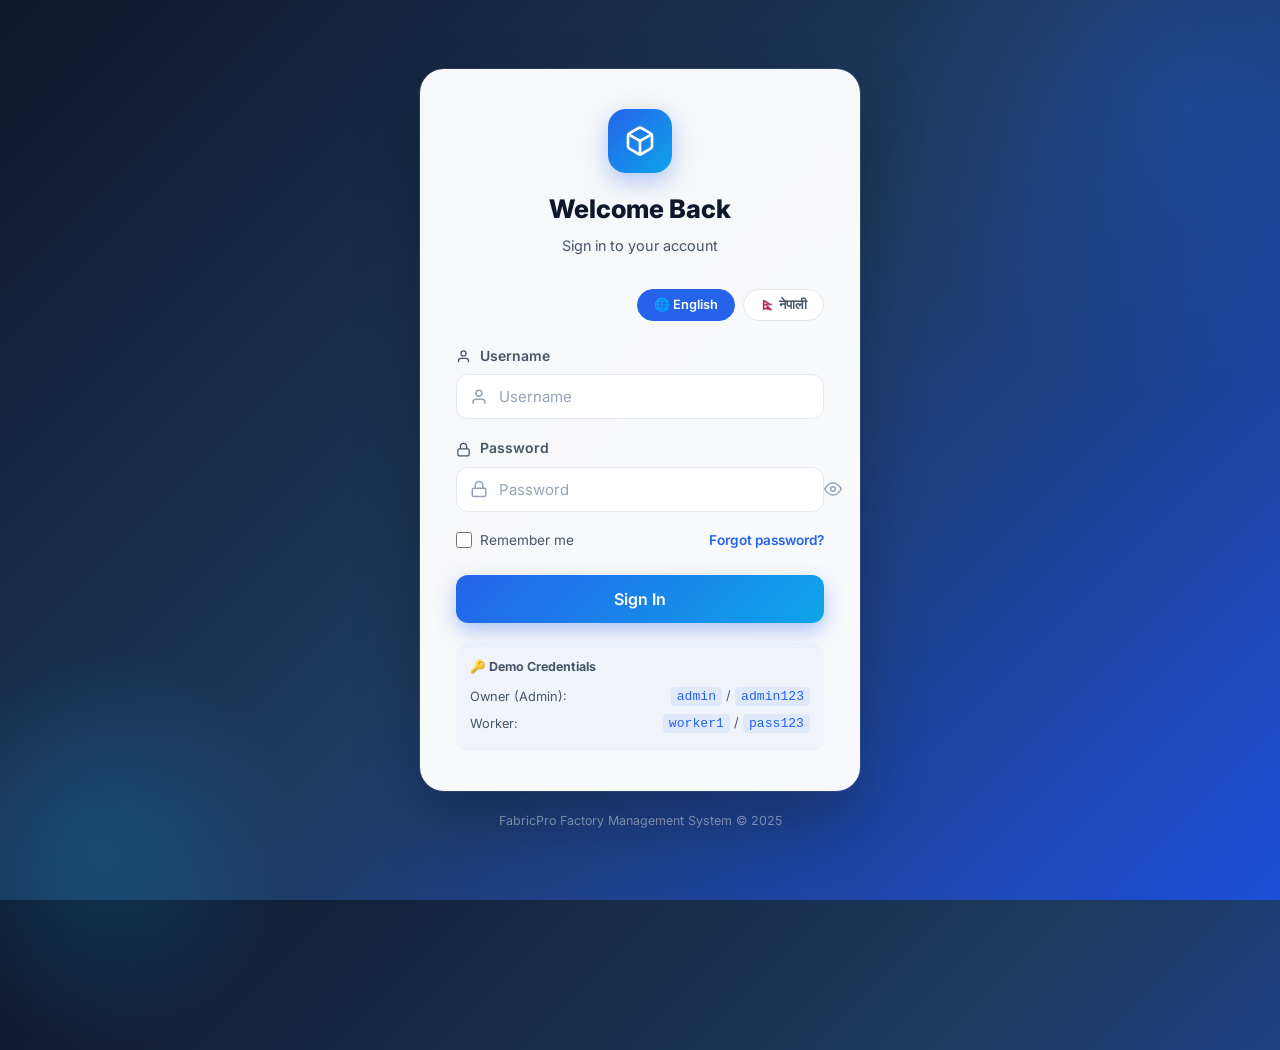
==== Frontend/dashboard-owner.html @ eca5cdae "Initial commit - FabricPro system" ====
<!DOCTYPE html>
<html lang="en">
<head>
  <meta charset="UTF-8"/>
  <meta name="viewport" content="width=device-width,initial-scale=1.0"/>
  <title>FabricPro — Owner Dashboard</title>
  <link rel="stylesheet" href="styles.css"/>
  <style>
    .sidebar-overlay { position:fixed;inset:0;background:rgba(0,0,0,.4);z-index:150;display:none; }
    .sidebar-overlay.open { display:block; }
    .stats-grid { display:grid;grid-template-columns:repeat(4,1fr);gap:16px;margin-bottom:24px; }
    .charts-grid { display:grid;grid-template-columns:2fr 1fr;gap:20px;margin-bottom:24px; }
    .bottom-grid { display:grid;grid-template-columns:1fr 1fr 1fr;gap:20px;margin-bottom:24px; }
    .role-tag { display:inline-flex;align-items:center;gap:4px;padding:3px 10px;border-radius:99px;font-size:.72rem;font-weight:600; }
    .role-sewing   { background:#EFF6FF;color:#2563EB; }
    .role-cutting  { background:#ECFDF5;color:#059669; }
    .role-finishing{ background:#FFF7ED;color:#EA580C; }
    .role-admin    { background:#F5F3FF;color:#7C3AED; }
    .chart-wrap { height:180px;display:flex;flex-direction:column; }
    .chart-bars { display:flex;align-items:flex-end;gap:6px;flex:1;padding:10px 10px 0; }
    .chart-bar { flex:1;border-radius:6px 6px 0 0; }
    .chart-labels { display:flex;gap:6px;padding:4px 10px 6px; }
    .chart-labels span { flex:1;text-align:center;font-size:.64rem;color:var(--text-muted); }
    .pay-row { display:flex;align-items:center;justify-content:space-between;padding:10px 0;border-bottom:1px solid var(--border-light); }
    .pay-row:last-child { border-bottom:none; }
    .inv-row { padding:12px 0;border-bottom:1px solid var(--border-light); }
    .inv-row:last-child { border-bottom:none; }
    .inv-top { display:flex;align-items:center;justify-content:space-between;margin-bottom:6px; }
    .assign-modal-grid { display:grid;grid-template-columns:1fr 1fr;gap:12px; }
    @media(max-width:1100px){
      .stats-grid { grid-template-columns:repeat(2,1fr); }
      .charts-grid { grid-template-columns:1fr; }
      .bottom-grid { grid-template-columns:1fr 1fr; }
    }
    @media(max-width:768px){
      .bottom-grid { grid-template-columns:1fr; }
      .stats-grid { grid-template-columns:repeat(2,1fr); }
      .app-layout { display:block; }
    }
  </style>
</head>
<body>
<div id="sidebarOverlay" class="sidebar-overlay"></div>

<!-- Sidebar -->
<div class="app-layout">
  <aside class="sidebar">
    <div class="sidebar-logo">
      <div class="sidebar-logo-icon">
        <svg viewBox="0 0 24 24" fill="none" stroke="currentColor" stroke-width="2"><path d="M21 16V8a2 2 0 0 0-1-1.73l-7-4a2 2 0 0 0-2 0l-7 4A2 2 0 0 0 3 8v8a2 2 0 0 0 1 1.73l7 4a2 2 0 0 0 2 0l7-4A2 2 0 0 0 21 16z"/><polyline points="3.27 6.96 12 12.01 20.73 6.96"/><line x1="12" y1="22.08" x2="12" y2="12"/></svg>
      </div>
      <div class="sidebar-logo-text"><span data-i18n="appName">FabricPro</span><span data-i18n="appSub">Factory Management</span></div>
    </div>
    <nav class="sidebar-nav">
      <div class="nav-section-title">Main</div>
      <div class="nav-item active" data-nav="dashboard">
        <svg viewBox="0 0 24 24" fill="none" stroke="currentColor" stroke-width="2"><rect x="3" y="3" width="7" height="7"/><rect x="14" y="3" width="7" height="7"/><rect x="14" y="14" width="7" height="7"/><rect x="3" y="14" width="7" height="7"/></svg>
        <span data-i18n="dashboard">Dashboard</span>
      </div>
      <div class="nav-item" data-nav="employees">
        <svg viewBox="0 0 24 24" fill="none" stroke="currentColor" stroke-width="2"><path d="M17 21v-2a4 4 0 0 0-4-4H5a4 4 0 0 0-4 4v2"/><circle cx="9" cy="7" r="4"/><path d="M23 21v-2a4 4 0 0 0-3-3.87"/><path d="M16 3.13a4 4 0 0 1 0 7.75"/></svg>
        <span data-i18n="employees">Employees</span>
        <span class="badge-count" id="empBadge">6</span>
      </div>
      <div class="nav-item" data-nav="orders">
        <svg viewBox="0 0 24 24" fill="none" stroke="currentColor" stroke-width="2"><path d="M14 2H6a2 2 0 0 0-2 2v16a2 2 0 0 0 2 2h12a2 2 0 0 0 2-2V8z"/><polyline points="14 2 14 8 20 8"/><line x1="16" y1="13" x2="8" y2="13"/><line x1="16" y1="17" x2="8" y2="17"/></svg>
        <span data-i18n="orders">Orders</span>
        <span class="badge-count" id="ordersBadge">5</span>
      </div>
      <div class="nav-item" data-nav="tasks">
        <svg viewBox="0 0 24 24" fill="none" stroke="currentColor" stroke-width="2"><polyline points="9 11 12 14 22 4"/><path d="M21 12v7a2 2 0 0 1-2 2H5a2 2 0 0 1-2-2V5a2 2 0 0 1 2-2h11"/></svg>
        <span data-i18n="tasks">Tasks</span>
      </div>
      <div class="nav-item" data-nav="attendance">
        <svg viewBox="0 0 24 24" fill="none" stroke="currentColor" stroke-width="2"><rect x="3" y="4" width="18" height="18" rx="2"/><line x1="16" y1="2" x2="16" y2="6"/><line x1="8" y1="2" x2="8" y2="6"/><line x1="3" y1="10" x2="21" y2="10"/></svg>
        <span data-i18n="attendance">Attendance</span>
      </div>
      <div class="nav-section-title" style="margin-top:8px">Finance</div>
      <div class="nav-item" data-nav="payments">
        <svg viewBox="0 0 24 24" fill="none" stroke="currentColor" stroke-width="2"><rect x="1" y="4" width="22" height="16" rx="2"/><line x1="1" y1="10" x2="23" y2="10"/></svg>
        <span data-i18n="payments">Payments</span>
      </div>
      <div class="nav-item" data-nav="reports">
        <svg viewBox="0 0 24 24" fill="none" stroke="currentColor" stroke-width="2"><line x1="18" y1="20" x2="18" y2="10"/><line x1="12" y1="20" x2="12" y2="4"/><line x1="6" y1="20" x2="6" y2="14"/></svg>
        <span data-i18n="reports">Reports</span>
      </div>
      <div class="nav-section-title" style="margin-top:8px">Stock & Quality</div>
      <div class="nav-item" data-nav="inventory">
        <svg viewBox="0 0 24 24" fill="none" stroke="currentColor" stroke-width="2"><path d="M21 16V8a2 2 0 0 0-1-1.73l-7-4a2 2 0 0 0-2 0l-7 4A2 2 0 0 0 3 8v8a2 2 0 0 0 1 1.73l7 4a2 2 0 0 0 2 0l7-4A2 2 0 0 0 21 16z"/></svg>
        <span data-i18n="inventory">Inventory</span>
      </div>
      <div class="nav-item" data-nav="quality">
        <svg viewBox="0 0 24 24" fill="none" stroke="currentColor" stroke-width="2"><path d="M12 2l3.09 6.26L22 9.27l-5 4.87 1.18 6.88L12 17.77l-6.18 3.25L7 14.14 2 9.27l6.91-1.01L12 2z"/></svg>
        <span data-i18n="qualityControl">Quality Control</span>
      </div>
      <div class="nav-item" data-nav="performance">
        <svg viewBox="0 0 24 24" fill="none" stroke="currentColor" stroke-width="2"><polyline points="23 6 13.5 15.5 8.5 10.5 1 18"/><polyline points="17 6 23 6 23 12"/></svg>
        <span data-i18n="performance">Performance</span>
      </div>
      <div class="nav-section-title" style="margin-top:8px">System</div>
      <div class="nav-item" data-nav="notifications">
        <svg viewBox="0 0 24 24" fill="none" stroke="currentColor" stroke-width="2"><path d="M18 8A6 6 0 0 0 6 8c0 7-3 9-3 9h18s-3-2-3-9"/><path d="M13.73 21a2 2 0 0 1-3.46 0"/></svg>
        <span data-i18n="notifications">Notifications</span>
        <span class="badge-count" id="notifBadge">3</span>
      </div>
      <div class="nav-item" data-action="settings">
        <svg viewBox="0 0 24 24" fill="none" stroke="currentColor" stroke-width="2"><circle cx="12" cy="12" r="3"/><path d="M19.4 15a1.65 1.65 0 0 0 .33 1.82l.06.06a2 2 0 0 1-2.83 2.83l-.06-.06a1.65 1.65 0 0 0-1.82-.33 1.65 1.65 0 0 0-1 1.51V21a2 2 0 0 1-4 0v-.09A1.65 1.65 0 0 0 9 19.4a1.65 1.65 0 0 0-1.82.33l-.06.06a2 2 0 0 1-2.83-2.83l.06-.06A1.65 1.65 0 0 0 4.68 15a1.65 1.65 0 0 0-1.51-1H3a2 2 0 0 1 0-4h.09A1.65 1.65 0 0 0 4.6 9a1.65 1.65 0 0 0-.33-1.82l-.06-.06a2 2 0 0 1 2.83-2.83l.06.06A1.65 1.65 0 0 0 9 4.68a1.65 1.65 0 0 0 1-1.51V3a2 2 0 0 1 4 0v.09a1.65 1.65 0 0 0 1 1.51 1.65 1.65 0 0 0 1.82-.33l.06-.06a2 2 0 0 1 2.83 2.83l-.06.06A1.65 1.65 0 0 0 19.4 9a1.65 1.65 0 0 0 1.51 1H21a2 2 0 0 1 0 4h-.09a1.65 1.65 0 0 0-1.51 1z"/></svg>
        <span data-i18n="settings">Settings</span>
      </div>
      <div class="nav-item" style="color:#EF4444" data-logout>
        <svg viewBox="0 0 24 24" fill="none" stroke="currentColor" stroke-width="2"><path d="M9 21H5a2 2 0 0 1-2-2V5a2 2 0 0 1 2-2h4"/><polyline points="16 17 21 12 16 7"/><line x1="21" y1="12" x2="9" y2="12"/></svg>
        <span data-i18n="logout">Logout</span>
      </div>
    </nav>
  </aside>

  <!-- Main Content -->
  <main class="main-content">
    <header class="topnav">
      <div class="topnav-left">
        <button class="btn-icon btn-ghost" id="sidebarToggle" style="margin-right:8px">
          <svg viewBox="0 0 24 24" fill="none" stroke="currentColor" stroke-width="2" width="22" height="22"><line x1="3" y1="12" x2="21" y2="12"/><line x1="3" y1="6" x2="21" y2="6"/><line x1="3" y1="18" x2="21" y2="18"/></svg>
        </button>
        <h2 class="topnav-title" id="pageTitle" data-i18n="dashboard">Dashboard</h2>
      </div>
      <div class="topnav-actions">
        <button class="btn-icon btn-ghost" data-modal-target="msgModal" title="Messages">
          <svg viewBox="0 0 24 24" fill="none" stroke="currentColor" stroke-width="2" width="20" height="20"><path d="M21 15a2 2 0 0 1-2 2H7l-4 4V5a2 2 0 0 1 2-2h14a2 2 0 0 1 2 2z"/></svg>
        </button>
        <button class="btn-icon btn-ghost" title="Notifications" style="position:relative;" data-nav="notifications">
          <svg viewBox="0 0 24 24" fill="none" stroke="currentColor" stroke-width="2" width="20" height="20"><path d="M18 8A6 6 0 0 0 6 8c0 7-3 9-3 9h18s-3-2-3-9"/><path d="M13.73 21a2 2 0 0 1-3.46 0"/></svg>
          <span class="badge-dot"></span>
        </button>
        <div class="user-profile-btn" data-action="settings">
          <div class="user-info">
            <div class="user-name" id="ownerName">Owner</div>
            <div class="user-role" data-i18n="admin">Admin</div>
          </div>
          <div class="avatar-placeholder avatar-sm" id="ownerAvatar" style="background:var(--primary)">RS</div>
        </div>
      </div>
    </header>

    <!-- DASHBOARD SECTION -->
    <div class="page-section" id="dashboard">
      <div class="page-body">
        <div class="welcome-box">
          <div class="welcome-text">
            <h2>Good Morning, <span id="ownerNameWelcome">Owner</span>! 👋</h2>
            <p>Here's what's happening at your factory today.</p>
          </div>
          <div class="flex gap-2">
            <button class="btn btn-secondary btn-sm" data-modal-target="msgModal">
              <svg viewBox="0 0 24 24" fill="none" stroke="currentColor" stroke-width="2"><path d="M21 15a2 2 0 0 1-2 2H7l-4 4V5a2 2 0 0 1 2-2h14a2 2 0 0 1 2 2z"/></svg>
              <span data-i18n="sendMessage">Send Message</span>
            </button>
            <button class="btn btn-primary btn-sm" data-modal-target="assignModal">
              <svg viewBox="0 0 24 24" fill="none" stroke="currentColor" stroke-width="2"><line x1="12" y1="5" x2="12" y2="19"/><line x1="5" y1="12" x2="19" y2="12"/></svg>
              <span data-i18n="assignWork">Assign Work</span>
            </button>
          </div>
        </div>

        <!-- Dashboard Widgets -->
        <div class="stats-grid">
          <div class="stat-card">
            <div class="stat-icon blue"><svg viewBox="0 0 24 24" fill="none" stroke="currentColor" stroke-width="2"><path d="M17 21v-2a4 4 0 0 0-4-4H5a4 4 0 0 0-4 4v2"/><circle cx="9" cy="7" r="4"/><path d="M23 21v-2a4 4 0 0 0-3-3.87"/><path d="M16 3.13a4 4 0 0 1 0 7.75"/></svg></div>
            <div class="stat-info"><h4 data-i18n="totalEmployees">Total Employees</h4><div class="stat-value" id="totalEmpStat">24</div></div>
          </div>
          <div class="stat-card">
            <div class="stat-icon green"><svg viewBox="0 0 24 24" fill="none" stroke="currentColor" stroke-width="2"><path d="M14 2H6a2 2 0 0 0-2 2v16a2 2 0 0 0 2 2h12a2 2 0 0 0 2-2V8z"/><polyline points="14 2 14 8 20 8"/><line x1="16" y1="13" x2="8" y2="13"/></svg></div>
            <div class="stat-info"><h4 data-i18n="ordersProgress">Orders In Progress</h4><div class="stat-value" id="totalOrdersStat">7</div></div>
          </div>
          <div class="stat-card">
            <div class="stat-icon amber"><svg viewBox="0 0 24 24" fill="none" stroke="currentColor" stroke-width="2"><polyline points="9 11 12 14 22 4"/><path d="M21 12v7a2 2 0 0 1-2 2H5a2 2 0 0 1-2-2V5a2 2 0 0 1 2-2h11"/></svg></div>
            <div class="stat-info"><h4 data-i18n="completedItems">Completed Items</h4><div class="stat-value" id="totalItemsStat">1,240</div></div>
          </div>
          <div class="stat-card">
            <div class="stat-icon indigo"><svg viewBox="0 0 24 24" fill="none" stroke="currentColor" stroke-width="2"><line x1="12" y1="1" x2="12" y2="23"/><path d="M17 5H9.5a3.5 3.5 0 0 0 0 7h5a3.5 3.5 0 0 1 0 7H6"/></svg></div>
            <div class="stat-info"><h4 data-i18n="profitCost">Profit & Cost</h4><div class="stat-value">Rs 840K</div></div>
          </div>
        </div>

        <div class="charts-grid">
          <div class="card">
            <div class="card-header"><h3 class="card-title" data-i18n="production">Production Progress</h3></div>
            <div class="chart-wrap">
              <div class="chart-bars" id="productionChart"></div>
              <div class="chart-labels" id="productionLabels"></div>
            </div>
          </div>
          <div class="card">
            <div class="card-header"><h3 class="card-title"><svg viewBox="0 0 24 24" fill="none" stroke="currentColor" stroke-width="2"><path d="M13 10V3L4 14h7v7l9-11h-7z"/></svg><span data-i18n="quickActions">Quick Actions</span></h3></div>
            <div class="quick-actions">
              <div class="quick-action" data-modal-target="assignModal">
                <div class="qa-icon" style="background:#EFF6FF;color:#2563EB"><svg width="28" height="28" viewBox="0 0 24 24" fill="none" stroke="currentColor" stroke-width="2"><path d="M16 21v-2a4 4 0 0 0-4-4H6a4 4 0 0 0-4 4v2"/><circle cx="9" cy="7" r="4"/><line x1="19" y1="8" x2="19" y2="14"/><line x1="16" y1="11" x2="22" y2="11"/></svg></div>
                <span data-i18n="assignWork">Assign Work</span>
              </div>
              <div class="quick-action" data-modal-target="msgModal">
                <div class="qa-icon" style="background:#ECFDF5;color:#059669"><svg width="28" height="28" viewBox="0 0 24 24" fill="none" stroke="currentColor" stroke-width="2"><path d="M21 15a2 2 0 0 1-2 2H7l-4 4V5a2 2 0 0 1 2-2h14a2 2 0 0 1 2 2z"/></svg></div>
                <span data-i18n="sendMessage">Send Message</span>
              </div>
              <div class="quick-action" data-nav="employees">
                <div class="qa-icon" style="background:#FFF7ED;color:#EA580C"><svg width="28" height="28" viewBox="0 0 24 24" fill="none" stroke="currentColor" stroke-width="2"><path d="M17 21v-2a4 4 0 0 0-4-4H5a4 4 0 0 0-4 4v2"/><circle cx="9" cy="7" r="4"/><path d="M23 21v-2a4 4 0 0 0-3-3.87"/></svg></div>
                <span data-i18n="addEmployee">Add Employee</span>
              </div>
              <div class="quick-action" data-nav="reports">
                <div class="qa-icon" style="background:#F5F3FF;color:#7C3AED"><svg width="28" height="28" viewBox="0 0 24 24" fill="none" stroke="currentColor" stroke-width="2"><path d="M14 2H6a2 2 0 0 0-2 2v16a2 2 0 0 0 2 2h12a2 2 0 0 0 2-2V8z"/><polyline points="14 2 14 8 20 8"/><line x1="16" y1="13" x2="8" y2="13"/></svg></div>
                <span data-i18n="viewReports">View Reports</span>
              </div>
              <div class="quick-action" data-nav="orders">
                <div class="qa-icon" style="background:#FFF1F2;color:#E11D48"><svg width="28" height="28" viewBox="0 0 24 24" fill="none" stroke="currentColor" stroke-width="2"><rect x="1" y="4" width="22" height="16" rx="2"/><line x1="1" y1="10" x2="23" y2="10"/></svg></div>
                <span data-i18n="manageOrders">Manage Orders</span>
              </div>
              <div class="quick-action" data-action="export-data">
                <div class="qa-icon" style="background:#F0FDF4;color:#16A34A"><svg width="28" height="28" viewBox="0 0 24 24" fill="none" stroke="currentColor" stroke-width="2"><path d="M21 15v4a2 2 0 0 1-2 2H5a2 2 0 0 1-2-2v-4"/><polyline points="7 10 12 15 17 10"/><line x1="12" y1="15" x2="12" y2="3"/></svg></div>
                <span data-i18n="exportData">Export Data</span>
              </div>
            </div>
          </div>
        </div>

        <div class="bottom-grid">
          <div class="card"><div class="card-header"><h3 class="card-title" data-i18n="employeeList">Employee List</h3><div class="badge badge-gray" id="onlineCount">18 Online</div></div><div class="list-wrap" id="employeeList"></div></div>
          <div class="card"><div class="card-header"><h3 class="card-title" data-i18n="pendingPayments">Pending Payments</h3></div><div class="list-wrap" id="paymentList"></div></div>
          <div class="card"><div class="card-header"><h3 class="card-title" data-i18n="inventoryStatus">Inventory Status</h3></div><div class="list-wrap" id="inventoryList"></div></div>
        </div>
      </div>
    </div>

    <!-- EMPLOYEES PAGE -->
    <div class="page-section hidden" id="employees">
      <div class="page-body">
        <div class="page-header">
          <div class="page-header-left"><h2 data-i18n="employees">Employees</h2><p>Manage your factory workforce</p></div>
          <button class="btn btn-primary btn-sm" data-modal-target="assignModal">
            <svg viewBox="0 0 24 24" fill="none" stroke="currentColor" stroke-width="2"><line x1="12" y1="5" x2="12" y2="19"/><line x1="5" y1="12" x2="19" y2="12"/></svg>
            Add Employee
          </button>
        </div>
        <div class="card"><div class="table-wrap"><table><thead><tr><th>Name</th><th>Department</th><th>Status</th><th>Pieces Today</th><th>Earnings</th><th>Action</th></tr></thead><tbody id="empTable"></tbody></table></div></div>
      </div>
    </div>

    <!-- ORDERS PAGE -->
    <div class="page-section hidden" id="orders">
      <div class="page-body">
        <div class="page-header">
          <div class="page-header-left"><h2>Orders</h2><p>Manage production orders & track stages</p></div>
          <div class="flex gap-2">
            <button class="btn btn-secondary btn-sm" data-action="export-orders"><svg viewBox="0 0 24 24" fill="none" stroke="currentColor" stroke-width="2"><path d="M21 15v4a2 2 0 0 1-2 2H5a2 2 0 0 1-2-2v-4"/><polyline points="7 10 12 15 17 10"/><line x1="12" y1="15" x2="12" y2="3"/></svg> Export CSV</button>
            <button class="btn btn-primary btn-sm" data-modal-target="newOrderModal"><svg viewBox="0 0 24 24" fill="none" stroke="currentColor" stroke-width="2"><line x1="12" y1="5" x2="12" y2="19"/><line x1="5" y1="12" x2="19" y2="12"/></svg> New Order</button>
          </div>
        </div>
        <div class="summary-row" id="orderSummary"></div>
        <div class="card"><div class="table-wrap"><table><thead><tr><th>ID</th><th>Product</th><th>Client</th><th>Qty</th><th>Deadline</th><th>Production Stages</th><th>Work Done</th><th>Status</th></tr></thead><tbody id="ordersTable"></tbody></table></div></div>
      </div>
    </div>

    <!-- TASKS PAGE -->
    <div class="page-section hidden" id="tasks">
      <div class="page-body">
        <div class="page-header">
          <div class="page-header-left"><h2>Tasks</h2><p>Assign and track worker tasks</p></div>
          <button class="btn btn-primary btn-sm" data-modal-target="assignModal"><svg viewBox="0 0 24 24" fill="none" stroke="currentColor" stroke-width="2"><line x1="12" y1="5" x2="12" y2="19"/><line x1="5" y1="12" x2="19" y2="12"/></svg> Assign Task</button>
        </div>
        <div id="smartSuggestion" style="display:none"></div>
        <div class="card"><div class="table-wrap"><table><thead><tr><th>Worker</th><th>Task</th><th>Order</th><th>Target</th><th>Done</th><th>Progress</th><th>Due</th><th>Status</th></tr></thead><tbody id="tasksTable"></tbody></table></div></div>
      </div>
    </div>

    <!-- PAYMENTS PAGE -->
    <div class="page-section hidden" id="payments">
      <div class="page-body">
        <div class="page-header">
          <div class="page-header-left"><h2>Payments</h2><p>Worker earnings & payroll management</p></div>
          <button class="btn btn-secondary btn-sm" data-action="export-payments">Export CSV</button>
        </div>
        <div class="summary-row" id="paymentSummary"></div>
        <div class="card"><div class="table-wrap"><table><thead><tr><th>Worker</th><th>Period</th><th>Pieces</th><th>Rate</th><th>Bonus</th><th>Salary</th><th>Status</th><th>Action</th></tr></thead><tbody id="paymentsTable"></tbody></table></div></div>
      </div>
    </div>

    <!-- REPORTS PAGE -->
    <div class="page-section hidden" id="reports">
      <div class="page-body">
        <div class="page-header">
          <div class="page-header-left"><h2>Reports</h2><p>Production analytics & summaries</p></div>
          <div class="flex gap-2">
            <button class="btn btn-secondary btn-sm" data-action="export-reports">Export CSV</button>
          </div>
        </div>
        <div class="stats-grid" id="reportStats"></div>
        <div class="card" style="margin-bottom:24px"><div class="card-header"><h3 class="card-title">Production Trend</h3></div><div class="chart-wrap" style="height:250px"><div class="chart-bars" id="rptProdChart"></div><div class="chart-labels" id="rptProdLabels"></div></div></div>
        <div class="card"><div class="card-header"><h3 class="card-title">Worker Efficiency</h3></div><div class="list-wrap" id="rptPerfList"></div></div>
      </div>
    </div>

    <!-- INVENTORY PAGE -->
    <div class="page-section hidden" id="inventory">
      <div class="page-body">
        <div class="page-header">
          <div class="page-header-left"><h2>Inventory</h2><p>Stock levels & material requests</p></div>
          <button class="btn btn-primary btn-sm" data-modal-target="addStockModal">Add Stock</button>
        </div>
        <div id="invAlerts"></div>
        <div class="card" style="margin-bottom:20px"><div class="card-header"><h3 class="card-title">All Materials</h3><span class="badge badge-danger" id="lowStockCount">0 Low Stock</span></div><div class="table-wrap"><table><thead><tr><th>Material</th><th>Category</th><th>Stock</th><th>Unit</th><th>Level</th><th>Status</th></tr></thead><tbody id="invTable"></tbody></table></div></div>
        <div class="card"><div class="card-header"><h3 class="card-title">Material Requests from Workers</h3></div><div class="table-wrap"><table><thead><tr><th>Worker</th><th>Material</th><th>Qty</th><th>Urgency</th><th>Date</th><th>Status</th><th>Actions</th></tr></thead><tbody id="matReqTable"></tbody></table></div></div>
      </div>
    </div>

    <!-- ATTENDANCE PAGE -->
    <div class="page-section hidden" id="attendance">
      <div class="page-body">
        <div class="page-header">
          <div class="page-header-left"><h2>Attendance</h2><p>Daily check-in/out & absence tracking</p></div>
          <button class="btn btn-secondary btn-sm" data-action="export-attendance">Export CSV</button>
        </div>
        <div class="attendance-stat-grid" id="attendanceStats"></div>
        <div class="card"><div class="table-wrap"><table><thead><tr><th>Worker</th><th>Date</th><th>Check-In</th><th>Check-Out</th><th>Hours</th><th>Status</th></tr></thead><tbody id="attendanceTable"></tbody></table></div></div>
      </div>
    </div>

    <!-- QUALITY PAGE -->
    <div class="page-section hidden" id="quality">
      <div class="page-body">
        <div class="page-header">
          <div class="page-header-left"><h2>Quality Control</h2><p>Track defective pieces & quality scores</p></div>
          <button class="btn btn-primary btn-sm" data-modal-target="qualityModal">Record Check</button>
        </div>
        <div class="summary-row" id="qualitySummary"></div>
        <div class="card"><div class="table-wrap"><table><thead><tr><th>Worker</th><th>Task</th><th>Total</th><th>Defective</th><th>Passed</th><th>Quality Score</th><th>Date</th><th>Action</th></tr></thead><tbody id="qualityTable"></tbody></table></div></div>
      </div>
    </div>

    <!-- PERFORMANCE PAGE -->
    <div class="page-section hidden" id="performance">
      <div class="page-body">
        <div class="page-header"><div class="page-header-left"><h2>Performance Leaderboard</h2><p>Top performers this month</p></div></div>
        <div class="charts-grid">
          <div class="card"><div class="card-header"><h3>Top Performers</h3></div><div class="list-wrap" id="perfLeaderboard"></div></div>
          <div class="card"><div class="card-header"><h3>Daily Efficiency (pcs/day)</h3></div><div class="chart-wrap"><div class="chart-bars" id="perfChart"></div><div class="chart-labels" id="perfLabels"></div></div></div>
        </div>
        <div class="card" style="margin-top:24px"><div class="table-wrap"><table><thead><tr><th>Rank</th><th>Worker</th><th>Department</th><th>Total Pieces</th><th>Days</th><th>Efficiency</th><th>Quality</th><th>Suggestion</th></tr></thead><tbody id="perfTable"></tbody></table></div></div>
      </div>
    </div>

    <!-- NOTIFICATIONS PAGE -->
    <div class="page-section hidden" id="notifications">
      <div class="page-body">
        <div class="page-header">
          <div class="page-header-left"><h2>Notifications</h2><p>System alerts & updates</p></div>
          <button class="btn btn-secondary btn-sm" data-action="mark-all-read">Mark All Read</button>
        </div>
        <div class="filter-tabs">
          <button class="filter-tab active" data-action="filter-notifs" data-filter="all">All</button>
          <button class="filter-tab" data-action="filter-notifs" data-filter="task">Tasks</button>
          <button class="filter-tab" data-action="filter-notifs" data-filter="payment">Payments</button>
          <button class="filter-tab" data-action="filter-notifs" data-filter="material">Materials</button>
          <button class="filter-tab" data-action="filter-notifs" data-filter="leave">Leaves</button>
        </div>
        <div class="notif-list" id="notifList"></div>
      </div>
    </div>

  </main>
</div>

<!-- Assign Work Modal -->
<div class="modal-overlay" id="assignModal">
  <div class="modal">
    <div class="modal-header"><h3>Assign WorkTask</h3><button class="btn-icon btn-ghost" data-close-modal="assignModal"><svg viewBox="0 0 24 24" fill="none" stroke="currentColor" stroke-width="2" width="20" height="20"><line x1="18" y1="6" x2="6" y2="18"/><line x1="6" y1="6" x2="18" y2="18"/></svg></button></div>
    <form id="assignForm" style="padding:16px;">
      <div class="form-group"><label class="form-label">Worker</label><select class="form-select"><option>Sita Kumari Thapa</option><option>Hari Bahadur Rai</option><option>Kamala Devi</option><option>Bikash Tamang</option></select></div>
      <div class="assign-modal-grid">
        <div class="form-group"><label class="form-label">Target Pieces</label><input type="number" class="form-input" value="50" min="1"/></div>
        <div class="form-group"><label class="form-label">Due Date</label><input type="date" class="form-input"/></div>
      </div>
      <div class="form-group"><label class="form-label">Notes</label><textarea class="form-textarea" style="min-height:70px" placeholder="Optional instructions..."></textarea></div>
      <div class="flex gap-2 justify-between">
        <button type="button" class="btn btn-secondary" data-close-modal="assignModal">Cancel</button>
        <button type="submit" class="btn btn-primary">Assign Task</button>
      </div>
    </form>
  </div>
</div>

<!-- Message Modal -->
<div class="modal-overlay" id="msgModal">
  <div class="modal">
    <div class="modal-header"><h3 data-i18n="sendMessage">Send Message</h3><button class="btn-icon btn-ghost" data-close-modal="msgModal"><svg viewBox="0 0 24 24" fill="none" stroke="currentColor" stroke-width="2" width="20" height="20"><line x1="18" y1="6" x2="6" y2="18"/><line x1="6" y1="6" x2="18" y2="18"/></svg></button></div>
    <form id="msgForm">
      <div class="form-group"><label class="form-label">To</label><select class="form-select"><option>All Workers</option><option>Sewing Team</option><option>Cutting Team</option><option>Sita Kumari Thapa</option><option>Hari Bahadur Rai</option></select></div>
      <div class="form-group"><label class="form-label">Message</label><textarea class="form-textarea" placeholder="Type your message here..." required></textarea></div>
      <div class="flex gap-2 justify-between"><button type="button" class="btn btn-secondary" data-close-modal="msgModal">Cancel</button><button type="submit" class="btn btn-primary">Send Message</button></div>
    </form>
  </div>
</div>

<!-- New Order Modal -->
<div class="modal-overlay" id="newOrderModal">
  <div class="modal">
    <div class="modal-header"><h3>New Order</h3><button class="btn-icon btn-ghost" data-close-modal="newOrderModal"><svg viewBox="0 0 24 24" fill="none" stroke="currentColor" stroke-width="2" width="20" height="20"><line x1="18" y1="6" x2="6" y2="18"/><line x1="6" y1="6" x2="18" y2="18"/></svg></button></div>
    <form id="newOrderForm">
      <div class="assign-modal-grid">
        <div class="form-group"><label class="form-label">Product Name</label><input type="text" class="form-input" placeholder="e.g. Men's Shirt" required id="no_product"/></div>
        <div class="form-group"><label class="form-label">Client</label><input type="text" class="form-input" placeholder="Client name" id="no_client"/></div>
      </div>
      <div class="assign-modal-grid">
        <div class="form-group"><label class="form-label">Quantity (pcs)</label><input type="number" class="form-input" min="1" value="100" id="no_qty"/></div>
        <div class="form-group"><label class="form-label">Deadline</label><input type="date" class="form-input" id="no_deadline"/></div>
      </div>
      <div class="flex gap-2 justify-between"><button type="button" class="btn btn-secondary" data-close-modal="newOrderModal">Cancel</button><button type="submit" class="btn btn-primary">Create Order</button></div>
    </form>
  </div>
</div>

<!-- Add Stock Modal -->
<div class="modal-overlay" id="addStockModal">
  <div class="modal">
    <div class="modal-header"><h3>Add / Update Stock</h3><button class="btn-icon btn-ghost" data-close-modal="addStockModal"><svg viewBox="0 0 24 24" fill="none" stroke="currentColor" stroke-width="2" width="20" height="20"><line x1="18" y1="6" x2="6" y2="18"/><line x1="6" y1="6" x2="18" y2="18"/></svg></button></div>
    <form id="addStockForm">
      <div class="assign-modal-grid">
        <div class="form-group"><label class="form-label">Material Name</label><input type="text" class="form-input" placeholder="e.g. Blue Thread" required id="as_name"/></div>
        <div class="form-group"><label class="form-label">Category</label><select class="form-select" id="as_cat"><option value="cloth">Cloth</option><option value="thread">Thread</option><option value="buttons">Buttons</option><option value="zipper">Zipper</option><option value="other">Other</option></select></div>
      </div>
      <div class="assign-modal-grid">
        <div class="form-group"><label class="form-label">Quantity</label><input type="number" class="form-input" min="1" value="50" id="as_qty"/></div>
        <div class="form-group"><label class="form-label">Unit</label><select class="form-select" id="as_unit"><option value="m">Meters</option><option value="rolls">Rolls</option><option value="pcs">Pieces</option></select></div>
      </div>
      <div class="flex gap-2 justify-between"><button type="button" class="btn btn-secondary" data-close-modal="addStockModal">Cancel</button><button type="submit" class="btn btn-primary">Add Stock</button></div>
    </form>
  </div>
</div>

<!-- Quality Check Modal -->
<div class="modal-overlay" id="qualityModal">
  <div class="modal">
    <div class="modal-header"><h3>Record Quality Check</h3><button class="btn-icon btn-ghost" data-close-modal="qualityModal"><svg viewBox="0 0 24 24" fill="none" stroke="currentColor" stroke-width="2" width="20" height="20"><line x1="18" y1="6" x2="6" y2="18"/><line x1="6" y1="6" x2="18" y2="18"/></svg></button></div>
    <form id="qualityForm">
      <div class="assign-modal-grid">
        <div class="form-group"><label class="form-label">Worker</label><select class="form-select" id="qf_worker"><option>Sita Kumari Thapa</option><option>Hari Bahadur Rai</option><option>Kamala Devi</option><option>Bikash Tamang</option></select></div>
        <div class="form-group"><label class="form-label">Task</label><input type="text" class="form-input" placeholder="e.g. Men's Shirt" id="qf_task"/></div>
      </div>
      <div class="assign-modal-grid">
        <div class="form-group"><label class="form-label">Total Pieces</label><input type="number" class="form-input" min="1" value="50" id="qf_total"/></div>
        <div class="form-group"><label class="form-label">Defective</label><input type="number" class="form-input" min="0" value="0" id="qf_defective"/></div>
      </div>
      <div class="flex gap-2 justify-between"><button type="button" class="btn btn-secondary" data-close-modal="qualityModal">Cancel</button><button type="submit" class="btn btn-primary">Save Record</button></div>
    </form>
  </div>
</div>

<script src="app.js"></script>
</body>
</html>
---- Frontend/styles.css ----
/* =============================================
   CLOTHING FACTORY MANAGEMENT SYSTEM
   Shared Design System
   ============================================= */

@import url('https://fonts.googleapis.com/css2?family=Inter:wght@300;400;500;600;700;800&display=swap');

/* ── CSS Variables ── */
:root {
  --primary:        #2563EB;
  --primary-light:  #EFF6FF;
  --primary-dark:   #1D4ED8;
  --accent:         #0EA5E9;
  --success:        #10B981;
  --warning:        #F59E0B;
  --danger:         #EF4444;
  --info:           #6366F1;

  --bg:             #F0F4FA;
  --surface:        #FFFFFF;
  --surface-2:      #F8FAFC;
  --border:         #E2E8F0;
  --border-light:   #F1F5F9;

  --text-primary:   #0F172A;
  --text-secondary: #475569;
  --text-muted:     #94A3B8;
  --text-on-primary:#FFFFFF;

  --sidebar-w:      260px;
  --nav-h:          64px;
  --mobile-nav-h:   68px;

  --radius-sm:      8px;
  --radius:         12px;
  --radius-lg:      16px;
  --radius-xl:      24px;
  --radius-full:    9999px;

  --shadow-sm:  0 1px 3px rgba(15,23,42,.06), 0 1px 2px rgba(15,23,42,.04);
  --shadow:     0 4px 16px rgba(15,23,42,.08);
  --shadow-lg:  0 10px 40px rgba(15,23,42,.12);
  --shadow-card:0 2px 8px rgba(37,99,235,.08);

  --transition: .2s cubic-bezier(.4,0,.2,1);
  --transition-slow: .35s cubic-bezier(.4,0,.2,1);

  --font:   'Inter', sans-serif;
}

/* ── Reset & Base ── */
*, *::before, *::after { box-sizing: border-box; margin: 0; padding: 0; }
html { scroll-behavior: smooth; }
body {
  font-family: var(--font);
  background: var(--bg);
  color: var(--text-primary);
  line-height: 1.6;
  -webkit-font-smoothing: antialiased;
  min-height: 100vh;
}
img { display: block; max-width: 100%; }
a { text-decoration: none; color: inherit; }
ul, ol { list-style: none; }
button { cursor: pointer; border: none; background: none; font-family: inherit; }
input, select, textarea { font-family: inherit; }

/* ── Typography ── */
h1 { font-size: clamp(1.5rem, 3vw, 2rem); font-weight: 800; }
h2 { font-size: clamp(1.2rem, 2.5vw, 1.5rem); font-weight: 700; }
h3 { font-size: 1.1rem; font-weight: 600; }
h4 { font-size: 1rem; font-weight: 600; }
p  { font-size: .938rem; }
small { font-size: .8rem; }

/* ── Utility ── */
.hidden { display: none !important; }
.text-center { text-align: center; }
.text-muted { color: var(--text-muted); }
.text-secondary { color: var(--text-secondary); }
.text-success { color: var(--success); }
.text-warning { color: var(--warning); }
.text-danger  { color: var(--danger); }
.text-primary { color: var(--primary); }
.flex { display: flex; }
.flex-col { flex-direction: column; }
.items-center { align-items: center; }
.justify-between { justify-content: space-between; }
.gap-1 { gap: 8px; }
.gap-2 { gap: 12px; }
.gap-3 { gap: 16px; }
.gap-4 { gap: 24px; }
.w-full { width: 100%; }
.mt-1 { margin-top: 8px; }
.mt-2 { margin-top: 12px; }
.mt-3 { margin-top: 16px; }
.mt-4 { margin-top: 24px; }
.mb-1 { margin-bottom: 8px; }
.mb-2 { margin-bottom: 12px; }
.mb-3 { margin-bottom: 16px; }
.fw-600 { font-weight: 600; }
.fw-700 { font-weight: 700; }

/* ── Buttons ── */
.btn {
  display: inline-flex;
  align-items: center;
  justify-content: center;
  gap: 8px;
  padding: 11px 22px;
  border-radius: var(--radius-full);
  font-size: .938rem;
  font-weight: 600;
  transition: all var(--transition);
  white-space: nowrap;
  user-select: none;
}
.btn svg { width: 18px; height: 18px; flex-shrink: 0; }
.btn-primary {
  background: var(--primary);
  color: #fff;
  box-shadow: 0 4px 14px rgba(37,99,235,.35);
}
.btn-primary:hover { background: var(--primary-dark); box-shadow: 0 6px 20px rgba(37,99,235,.45); transform: translateY(-1px); }
.btn-secondary {
  background: var(--surface);
  color: var(--primary);
  border: 1.5px solid var(--border);
}
.btn-secondary:hover { background: var(--primary-light); border-color: var(--primary); }
.btn-success {
  background: var(--success);
  color: #fff;
  box-shadow: 0 4px 14px rgba(16,185,129,.3);
}
.btn-success:hover { background: #059669; transform: translateY(-1px); }
.btn-warning {
  background: var(--warning);
  color: #fff;
  box-shadow: 0 4px 14px rgba(245,158,11,.3);
}
.btn-warning:hover { background: #D97706; transform: translateY(-1px); }
.btn-danger {
  background: var(--danger);
  color: #fff;
}
.btn-danger:hover { background: #DC2626; }
.btn-ghost {
  background: transparent;
  color: var(--text-secondary);
  padding: 8px 14px;
}
.btn-ghost:hover { background: var(--border-light); color: var(--text-primary); }
.btn-lg {
  padding: 14px 28px;
  font-size: 1rem;
  border-radius: var(--radius);
}
.btn-sm {
  padding: 7px 14px;
  font-size: .8125rem;
}
.btn-icon {
  width: 40px; height: 40px;
  border-radius: var(--radius);
  display: inline-flex; align-items: center; justify-content: center;
  padding: 0;
  flex-shrink: 0;
}
.btn-icon svg { width: 20px; height: 20px; }
.btn-w-full { width: 100%; justify-content: center; }

/* ── Cards ── */
.card {
  background: var(--surface);
  border-radius: var(--radius-lg);
  box-shadow: var(--shadow-sm);
  border: 1px solid var(--border-light);
  padding: 20px;
  transition: box-shadow var(--transition);
}
.card:hover { box-shadow: var(--shadow); }
.card-header {
  display: flex;
  align-items: center;
  justify-content: space-between;
  margin-bottom: 16px;
}
.card-title {
  font-size: 1rem;
  font-weight: 700;
  color: var(--text-primary);
  display: flex;
  align-items: center;
  gap: 8px;
}
.card-title svg { color: var(--primary); width: 20px; height: 20px; }

/* ── Stat Cards ── */
.stat-card {
  background: var(--surface);
  border-radius: var(--radius-lg);
  padding: 20px;
  border: 1px solid var(--border-light);
  box-shadow: var(--shadow-sm);
  display: flex;
  align-items: center;
  gap: 16px;
  transition: all var(--transition);
  cursor: default;
}
.stat-card:hover { box-shadow: var(--shadow); transform: translateY(-2px); }
.stat-icon {
  width: 52px; height: 52px;
  border-radius: var(--radius);
  display: flex; align-items: center; justify-content: center;
  flex-shrink: 0;
}
.stat-icon svg { width: 26px; height: 26px; }
.stat-icon.blue   { background: #EFF6FF; color: var(--primary); }
.stat-icon.green  { background: #ECFDF5; color: var(--success); }
.stat-icon.amber  { background: #FFFBEB; color: var(--warning); }
.stat-icon.indigo { background: #EEF2FF; color: var(--info); }
.stat-info h4 { font-size: .8125rem; color: var(--text-secondary); font-weight: 500; }
.stat-info .stat-value {
  font-size: 1.6rem;
  font-weight: 800;
  color: var(--text-primary);
  line-height: 1.2;
}
.stat-info .stat-sub {
  font-size: .75rem;
  color: var(--text-muted);
  margin-top: 2px;
}

/* ── Badges / Status Pills ── */
.badge {
  display: inline-flex;
  align-items: center;
  gap: 4px;
  padding: 3px 10px;
  border-radius: var(--radius-full);
  font-size: .75rem;
  font-weight: 600;
}
.badge-success  { background:#ECFDF5; color:var(--success); }
.badge-warning  { background:#FFFBEB; color:var(--warning); }
.badge-danger   { background:#FEF2F2; color:var(--danger);  }
.badge-primary  { background:#EFF6FF; color:var(--primary); }
.badge-info     { background:#EEF2FF; color:var(--info);    }
.badge-gray     { background:var(--border-light); color:var(--text-secondary); }

/* ── Forms ── */
.form-group { margin-bottom: 18px; }
.form-label {
  display: block;
  font-size: .875rem;
  font-weight: 600;
  color: var(--text-secondary);
  margin-bottom: 7px;
}
.form-label svg { display: inline; width: 15px; height: 15px; vertical-align: middle; margin-right: 5px; }
.form-input, .form-select, .form-textarea {
  width: 100%;
  padding: 12px 16px;
  border: 1.5px solid var(--border);
  border-radius: var(--radius);
  font-size: .938rem;
  color: var(--text-primary);
  background: var(--surface);
  transition: all var(--transition);
  outline: none;
}
.form-input:focus, .form-select:focus, .form-textarea:focus {
  border-color: var(--primary);
  box-shadow: 0 0 0 3px rgba(37,99,235,.12);
}
.form-input::placeholder { color: var(--text-muted); }
.form-select { appearance: none; background-image: url("data:image/svg+xml,%3Csvg xmlns='http://www.w3.org/2000/svg' viewBox='0 0 24 24' fill='none' stroke='%2394A3B8' stroke-width='2'%3E%3Cpath d='m6 9 6 6 6-6'/%3E%3C/svg%3E"); background-repeat: no-repeat; background-position: right 12px center; background-size: 18px; padding-right: 40px; }
.form-textarea { resize: vertical; min-height: 100px; }
.input-icon-wrap { position: relative; }
.input-icon-wrap svg { position: absolute; left: 14px; top: 50%; transform: translateY(-50%); width: 18px; height: 18px; color: var(--text-muted); pointer-events: none; }
.input-icon-wrap .form-input { padding-left: 42px; }
.form-hint { font-size: .78rem; color: var(--text-muted); margin-top: 5px; }

/* ── Toggle / Switch ── */
.toggle-wrap { display: flex; align-items: center; gap: 10px; }
.toggle-input { display: none; }
.toggle-track {
  width: 48px; height: 26px;
  background: var(--border);
  border-radius: var(--radius-full);
  position: relative;
  cursor: pointer;
  transition: background var(--transition);
}
.toggle-input:checked + .toggle-track { background: var(--primary); }
.toggle-track::after {
  content: '';
  position: absolute;
  width: 20px; height: 20px;
  background: #fff;
  border-radius: 50%;
  top: 3px; left: 3px;
  transition: transform var(--transition);
  box-shadow: 0 2px 4px rgba(0,0,0,.15);
}
.toggle-input:checked + .toggle-track::after { transform: translateX(22px); }

/* ── Progress Bar ── */
.progress-bar {
  width: 100%;
  height: 8px;
  background: var(--border-light);
  border-radius: var(--radius-full);
  overflow: hidden;
}
.progress-bar-fill {
  height: 100%;
  border-radius: var(--radius-full);
  transition: width var(--transition-slow);
}
.progress-bar-fill.blue   { background: var(--primary); }
.progress-bar-fill.green  { background: var(--success); }
.progress-bar-fill.amber  { background: var(--warning); }

/* ── Avatar ── */
.avatar {
  border-radius: 50%;
  object-fit: cover;
  flex-shrink: 0;
}
.avatar-placeholder {
  display: flex; align-items: center; justify-content: center;
  border-radius: 50%;
  font-weight: 700;
  color: #fff;
  flex-shrink: 0;
  font-size: .85rem;
}
.avatar-sm { width: 32px; height: 32px; font-size: .75rem; }
.avatar-md { width: 40px; height: 40px; }
.avatar-lg { width: 48px; height: 48px; font-size: 1rem; }
.avatar-xl { width: 64px; height: 64px; font-size: 1.25rem; }

/* ── List Item (employee, task, etc.) ── */
.list-item {
  display: flex;
  align-items: center;
  gap: 12px;
  padding: 12px 0;
  border-bottom: 1px solid var(--border-light);
  transition: background var(--transition);
}
.list-item:last-child { border-bottom: none; }
.list-item:hover { background: var(--bg); border-radius: var(--radius); padding: 12px 10px; margin: 0 -10px; }
.list-item-info { flex: 1; min-width: 0; }
.list-item-info h4 { font-size: .9rem; font-weight: 600; white-space: nowrap; overflow: hidden; text-overflow: ellipsis; }
.list-item-info p  { font-size: .8rem; color: var(--text-secondary); }

/* ── Notification Item ── */
.notif-item {
  display: flex;
  align-items: flex-start;
  gap: 12px;
  padding: 12px;
  border-radius: var(--radius);
  border: 1px solid var(--border-light);
  background: var(--surface);
  margin-bottom: 10px;
  transition: box-shadow var(--transition);
}
.notif-item:hover { box-shadow: var(--shadow-sm); }
.notif-dot {
  width: 10px; height: 10px;
  border-radius: 50%;
  margin-top: 5px;
  flex-shrink: 0;
}
.notif-dot.blue  { background: var(--primary); }
.notif-dot.green { background: var(--success); }
.notif-dot.amber { background: var(--warning); }
.notif-dot.red   { background: var(--danger); }

/* ── Modal ── */
.modal-overlay {
  position: fixed; inset: 0;
  background: rgba(15,23,42,.45);
  backdrop-filter: blur(4px);
  display: flex; align-items: center; justify-content: center;
  z-index: 1000;
  opacity: 0; pointer-events: none;
  transition: opacity var(--transition);
}
.modal-overlay.open { opacity: 1; pointer-events: all; }
.modal {
  background: var(--surface);
  border-radius: var(--radius-xl);
  padding: 28px;
  width: 90%;
  max-width: 460px;
  box-shadow: var(--shadow-lg);
  transform: translateY(20px) scale(.97);
  transition: transform var(--transition);
}
.modal-overlay.open .modal { transform: translateY(0) scale(1); }
.modal-header { display: flex; align-items: center; justify-content: space-between; margin-bottom: 20px; }

/* ── Tables ── */
.table-wrap { overflow-x: auto; }
table { width: 100%; border-collapse: collapse; }
th { 
  background: var(--bg); 
  padding: 10px 14px; 
  font-size: .8rem; 
  font-weight: 600; 
  color: var(--text-secondary);
  text-align: left;
  white-space: nowrap;
}
td { padding: 11px 14px; font-size: .9rem; border-bottom: 1px solid var(--border-light); }
tr:last-child td { border-bottom: none; }
tr:hover td { background: var(--bg); }

/* ── Sidebar (Desktop) ── */
.sidebar {
  position: fixed;
  left: 0; top: 0; bottom: 0;
  width: var(--sidebar-w);
  background: var(--surface);
  border-right: 1px solid var(--border);
  display: flex;
  flex-direction: column;
  z-index: 200;
  transition: transform var(--transition);
}
.sidebar-logo {
  display: flex;
  align-items: center;
  gap: 12px;
  padding: 20px 20px 16px;
  border-bottom: 1px solid var(--border-light);
}
.sidebar-logo-icon {
  width: 40px; height: 40px;
  background: var(--primary);
  border-radius: var(--radius);
  display: flex; align-items: center; justify-content: center;
}
.sidebar-logo-icon svg { color: #fff; width: 22px; height: 22px; }
.sidebar-logo-text { font-size: .95rem; font-weight: 700; color: var(--text-primary); line-height: 1.2; }
.sidebar-logo-text span { display: block; font-size: .72rem; font-weight: 500; color: var(--text-muted); }
.sidebar-nav { flex: 1; overflow-y: auto; padding: 12px 12px; }
.nav-section-title {
  font-size: .7rem;
  font-weight: 700;
  text-transform: uppercase;
  letter-spacing: .08em;
  color: var(--text-muted);
  padding: 10px 8px 6px;
}
.nav-item {
  display: flex;
  align-items: center;
  gap: 10px;
  padding: 10px 12px;
  border-radius: var(--radius);
  color: var(--text-secondary);
  font-size: .9rem;
  font-weight: 500;
  cursor: pointer;
  transition: all var(--transition);
  margin-bottom: 2px;
  user-select: none;
}
.nav-item svg { width: 20px; height: 20px; flex-shrink: 0; }
.nav-item:hover { background: var(--primary-light); color: var(--primary); }
.nav-item.active { background: var(--primary); color: #fff; box-shadow: 0 4px 14px rgba(37,99,235,.3); }
.nav-item .badge-count {
  margin-left: auto;
  background: var(--primary);
  color: #fff;
  font-size: .7rem;
  padding: 2px 7px;
  border-radius: var(--radius-full);
  font-weight: 700;
}
.nav-item.active .badge-count { background: rgba(255,255,255,.3); }
.sidebar-footer {
  padding: 12px;
  border-top: 1px solid var(--border-light);
}
.sidebar-user {
  display: flex;
  align-items: center;
  gap: 10px;
  padding: 10px;
  border-radius: var(--radius);
  cursor: pointer;
  transition: background var(--transition);
}
.sidebar-user:hover { background: var(--bg); }
.sidebar-user-info { flex: 1; min-width: 0; }
.sidebar-user-info h4 { font-size: .875rem; font-weight: 600; white-space: nowrap; overflow: hidden; text-overflow: ellipsis; }
.sidebar-user-info p { font-size: .75rem; color: var(--text-muted); }

/* ── Top Nav ── */
.topnav {
  position: sticky;
  top: 0;
  z-index: 100;
  background: rgba(255,255,255,.9);
  backdrop-filter: blur(12px);
  border-bottom: 1px solid var(--border-light);
  height: var(--nav-h);
  display: flex;
  align-items: center;
  justify-content: space-between;
  padding: 0 24px;
  gap: 16px;
}
.topnav-title { font-size: 1.05rem; font-weight: 700; }
.topnav-actions { display: flex; align-items: center; gap: 8px; }

/* ── Main Content Layout ── */
.app-layout {
  display: grid;
  grid-template-columns: var(--sidebar-w) 1fr;
  min-height: 100vh;
}
.main-content {
  grid-column: 2;
  overflow-x: hidden;
}
.page-body {
  padding: 24px;
  max-width: 1400px;
}

/* ── Bottom Mobile Nav ── */
.bottom-nav {
  position: fixed;
  bottom: 0; left: 0; right: 0;
  height: var(--mobile-nav-h);
  background: var(--surface);
  border-top: 1px solid var(--border);
  display: flex;
  z-index: 200;
  box-shadow: 0 -4px 20px rgba(15,23,42,.08);
}
.bottom-nav-item {
  flex: 1;
  display: flex;
  flex-direction: column;
  align-items: center;
  justify-content: center;
  gap: 4px;
  color: var(--text-muted);
  font-size: .7rem;
  font-weight: 500;
  cursor: pointer;
  transition: color var(--transition);
  padding: 8px 4px;
}
.bottom-nav-item svg { width: 22px; height: 22px; }
.bottom-nav-item.active { color: var(--primary); }
.bottom-nav-item.active svg { stroke: var(--primary); }

/* ── Mobile Header ── */
.mobile-header {
  position: sticky; top: 0; z-index: 100;
  background: var(--surface);
  border-bottom: 1px solid var(--border-light);
  padding: 0 16px;
  height: 60px;
  display: flex;
  align-items: center;
  justify-content: space-between;
  box-shadow: var(--shadow-sm);
}

/* ── Worker Task Cards ── */
.task-card {
  background: var(--surface);
  border-radius: var(--radius-lg);
  padding: 18px;
  border: 1px solid var(--border-light);
  box-shadow: var(--shadow-sm);
  margin-bottom: 12px;
  transition: all var(--transition);
}
.task-card:hover { box-shadow: var(--shadow); }
.task-card-header { display: flex; align-items: center; justify-content: space-between; margin-bottom: 10px; }
.task-card-title { font-size: 1rem; font-weight: 700; }
.task-card-meta { display: flex; gap: 16px; margin-bottom: 12px; }
.task-card-meta-item { display: flex; align-items: center; gap: 5px; font-size: .82rem; color: var(--text-secondary); }
.task-card-meta-item svg { width: 15px; height: 15px; color: var(--text-muted); }

/* ── Earnings Card ── */
.earnings-card {
  background: linear-gradient(135deg, var(--primary) 0%, #7C3AED 100%);
  border-radius: var(--radius-xl);
  padding: 24px;
  color: #fff;
  margin-bottom: 20px;
}
.earnings-card h3 { font-size: .875rem; opacity: .8; margin-bottom: 4px; }
.earnings-card .amount { font-size: 2.2rem; font-weight: 800; }
.earnings-card .period { font-size: .8rem; opacity: .7; }
.earnings-mini-grid { display: grid; grid-template-columns: 1fr 1fr; gap: 12px; margin-top: 16px; }
.earnings-mini { background: rgba(255,255,255,.15); border-radius: var(--radius); padding: 10px; }
.earnings-mini h4 { font-size: .72rem; opacity: .75; }
.earnings-mini p { font-size: 1.1rem; font-weight: 700; }

/* ── Section Grid ── */
.grid-2 { display: grid; grid-template-columns: repeat(2, 1fr); gap: 20px; }
.grid-3 { display: grid; grid-template-columns: repeat(3, 1fr); gap: 20px; }
.grid-4 { display: grid; grid-template-columns: repeat(4, 1fr); gap: 20px; }
.grid-auto { display: grid; grid-template-columns: repeat(auto-fill, minmax(220px,1fr)); gap: 16px; }

/* ── Chart Placeholder ── */
.chart-area {
  width: 100%;
  border-radius: var(--radius);
  background: var(--bg);
  position: relative;
  overflow: hidden;
}
.chart-bars {
  display: flex;
  align-items: flex-end;
  gap: 8px;
  height: 100%;
  padding: 20px 16px 0;
}
.chart-bar {
  flex: 1;
  border-radius: 6px 6px 0 0;
  position: relative;
  transition: opacity var(--transition);
}
.chart-bar:hover { opacity: .8; }
.chart-labels {
  display: flex;
  gap: 8px;
  padding: 6px 16px 8px;
}
.chart-labels span { flex: 1; text-align: center; font-size: .68rem; color: var(--text-muted); font-weight: 500; }

/* ── Alert Banner ── */
.alert {
  display: flex;
  align-items: center;
  gap: 10px;
  padding: 12px 16px;
  border-radius: var(--radius);
  font-size: .88rem;
  margin-bottom: 16px;
}
.alert svg { width: 18px; height: 18px; flex-shrink: 0; }
.alert-warning { background: #FFFBEB; color: #92400E; border: 1px solid #FDE68A; }
.alert-danger  { background: #FEF2F2; color: #991B1B; border: 1px solid #FECACA; }
.alert-info    { background: #EFF6FF; color: #1E40AF; border: 1px solid #BFDBFE; }

/* ── Language Badge ── */
.lang-btn {
  display: inline-flex;
  align-items: center;
  gap: 6px;
  padding: 7px 16px;
  border-radius: var(--radius-full);
  border: 1.5px solid var(--border);
  font-size: .8rem;
  font-weight: 600;
  background: var(--surface);
  color: var(--text-secondary);
  cursor: pointer;
  transition: all var(--transition);
}
.lang-btn:hover { border-color: var(--primary); color: var(--primary); }
.lang-btn.active { background: var(--primary); color: #fff; border-color: var(--primary); }

/* ── Divider ── */
.divider { border: none; border-top: 1px solid var(--border-light); margin: 20px 0; }

/* ── Page header ── */
.page-header {
  display: flex;
  align-items: center;
  justify-content: space-between;
  margin-bottom: 24px;
  flex-wrap: wrap;
  gap: 12px;
}
.page-header-left h2 { margin-bottom: 2px; }
.page-header-left p { color: var(--text-secondary); font-size: .88rem; }

/* ── Quick Action Buttons ── */
.quick-actions {
  display: grid;
  grid-template-columns: repeat(auto-fill, minmax(140px, 1fr));
  gap: 12px;
}
.quick-action {
  display: flex;
  flex-direction: column;
  align-items: center;
  justify-content: center;
  gap: 10px;
  padding: 18px 12px;
  background: var(--surface);
  border: 1.5px solid var(--border-light);
  border-radius: var(--radius-lg);
  cursor: pointer;
  transition: all var(--transition);
  text-align: center;
  color: var(--text-secondary);
  font-size: .82rem;
  font-weight: 600;
}
.quick-action:hover { border-color: var(--primary); color: var(--primary); background: var(--primary-light); transform: translateY(-2px); box-shadow: var(--shadow); }
.quick-action svg { width: 28px; height: 28px; }
.qa-icon {
  width: 52px; height: 52px;
  border-radius: var(--radius);
  display: flex; align-items: center; justify-content: center;
}

/* ── Inventory Row ── */
.inventory-row { padding: 14px 0; border-bottom: 1px solid var(--border-light); }
.inventory-row:last-child { border-bottom: none; }
.inventory-row-top { display: flex; align-items: center; justify-content: space-between; margin-bottom: 8px; }
.inventory-name { font-weight: 600; font-size: .9rem; }
.inventory-qty { font-size: .82rem; color: var(--text-secondary); }

/* ── Upload Zone ── */
.upload-zone {
  border: 2px dashed var(--border);
  border-radius: var(--radius-lg);
  padding: 30px;
  text-align: center;
  cursor: pointer;
  transition: all var(--transition);
  color: var(--text-muted);
}
.upload-zone:hover { border-color: var(--primary); background: var(--primary-light); color: var(--primary); }
.upload-zone svg { width: 40px; height: 40px; margin: 0 auto 10px; }

/* ── Profile Section ── */
.profile-card {
  display: flex;
  align-items: center;
  gap: 16px;
  padding: 20px;
  background: var(--surface);
  border-radius: var(--radius-lg);
  border: 1px solid var(--border-light);
}
.profile-details h3 { font-size: 1.05rem; font-weight: 700; }
.profile-details p { font-size: .85rem; color: var(--text-secondary); }

/* ── Scroll ── */
::-webkit-scrollbar { width: 6px; height: 6px; }
::-webkit-scrollbar-track { background: transparent; }
::-webkit-scrollbar-thumb { background: var(--border); border-radius: 3px; }
::-webkit-scrollbar-thumb:hover { background: var(--text-muted); }

/* ===================== RESPONSIVE ===================== */
@media (max-width: 1024px) {
  .grid-4 { grid-template-columns: repeat(2, 1fr); }
  .grid-3 { grid-template-columns: repeat(2, 1fr); }
}

@media (max-width: 768px) {
  .app-layout { grid-template-columns: 1fr; }
  .main-content { grid-column: 1; }
  .sidebar { transform: translateX(-100%); }
  .sidebar.open { transform: translateX(0); box-shadow: var(--shadow-lg); }
  .grid-2, .grid-3, .grid-4 { grid-template-columns: 1fr; }
  .page-body { padding: 16px; padding-bottom: 90px; }
  .topnav { padding: 0 16px; }
}

@media (max-width: 480px) {
  .quick-actions { grid-template-columns: repeat(2, 1fr); }
  .earnings-mini-grid { grid-template-columns: 1fr 1fr; }
}

/* ── Stage Pipeline ── */
.stage-pipeline {
  display: flex;
  align-items: center;
  gap: 0;
  font-size: .72rem;
  font-weight: 600;
  white-space: nowrap;
}
.stage-step {
  display: flex;
  align-items: center;
  gap: 4px;
  padding: 4px 10px;
  border-radius: var(--radius-full);
  background: var(--border-light);
  color: var(--text-muted);
  position: relative;
  z-index: 1;
}
.stage-step.active {
  background: var(--primary);
  color: #fff;
  box-shadow: 0 2px 8px rgba(37,99,235,.3);
}
.stage-step.done {
  background: #ECFDF5;
  color: var(--success);
}
.stage-arrow {
  width: 16px;
  height: 2px;
  background: var(--border);
  flex-shrink: 0;
}
.stage-arrow.done { background: var(--success); }

/* ── Rank Badge ── */
.rank-badge {
  display: inline-flex;
  align-items: center;
  justify-content: center;
  width: 28px; height: 28px;
  border-radius: 50%;
  font-size: .8rem;
  font-weight: 800;
  flex-shrink: 0;
}
.rank-1 { background: linear-gradient(135deg,#FFD700,#FFA500); color: #7C3000; }
.rank-2 { background: linear-gradient(135deg,#C0C0C0,#A8A8A8); color: #3D3D3D; }
.rank-3 { background: linear-gradient(135deg,#CD7F32,#A0522D); color: #3D1A00; }
.rank-other { background: var(--bg); color: var(--text-secondary); border: 1px solid var(--border); }

/* ── Quality Score ── */
.quality-score {
  display: inline-flex;
  align-items: center;
  gap: 4px;
  padding: 3px 10px;
  border-radius: var(--radius-full);
  font-size: .75rem;
  font-weight: 700;
}
.qs-high   { background: #ECFDF5; color: var(--success); }
.qs-medium { background: #FFFBEB; color: var(--warning); }
.qs-low    { background: #FEF2F2; color: var(--danger);  }

/* ── Delay / At Risk Badge ── */
.delay-badge {
  display: inline-flex;
  align-items: center;
  gap: 4px;
  padding: 3px 10px;
  border-radius: var(--radius-full);
  font-size: .72rem;
  font-weight: 700;
  background: #FEF2F2;
  color: var(--danger);
  animation: pulse-danger 2s infinite;
}
@keyframes pulse-danger {
  0%,100% { box-shadow: 0 0 0 0 rgba(239,68,68,.25); }
  50%      { box-shadow: 0 0 0 4px rgba(239,68,68,0); }
}
.ontrack-badge {
  display: inline-flex;
  align-items: center;
  gap: 4px;
  padding: 3px 10px;
  border-radius: var(--radius-full);
  font-size: .72rem;
  font-weight: 700;
  background: #ECFDF5;
  color: var(--success);
}

/* ── Notification Type Dots ── */
.notif-type-task     .notif-dot { background: var(--primary); }
.notif-type-payment  .notif-dot { background: var(--success); }
.notif-type-leave    .notif-dot { background: var(--warning); }
.notif-type-material .notif-dot { background: var(--danger);  }

.notif-type-icon {
  width: 36px; height: 36px;
  border-radius: 50%;
  display: flex; align-items: center; justify-content: center;
  flex-shrink: 0;
}
.nti-task     { background: #EFF6FF; color: var(--primary); }
.nti-payment  { background: #ECFDF5; color: var(--success); }
.nti-leave    { background: #FFFBEB; color: var(--warning); }
.nti-material { background: #FEF2F2; color: var(--danger);  }

/* ── Attendance Grid ── */
.attendance-stat-grid {
  display: grid;
  grid-template-columns: repeat(3, 1fr);
  gap: 12px;
  margin-bottom: 20px;
}
.attendance-stat {
  background: var(--bg);
  border-radius: var(--radius);
  padding: 14px;
  text-align: center;
}
.attendance-stat .as-val { font-size: 1.5rem; font-weight: 800; color: var(--text-primary); }
.attendance-stat .as-lbl { font-size: .72rem; color: var(--text-muted); font-weight: 500; }

/* ── Check-in status ── */
.checkin-btn {
  display: inline-flex;
  align-items: center;
  gap: 6px;
  padding: 6px 14px;
  border-radius: var(--radius-full);
  font-size: .8rem;
  font-weight: 700;
  cursor: pointer;
  border: none;
  transition: all var(--transition);
}
.checkin-btn.present { background: #ECFDF5; color: var(--success); }
.checkin-btn.absent  { background: #FEF2F2; color: var(--danger);  }
.checkin-btn.checkout{ background: var(--primary); color: #fff; box-shadow: 0 2px 8px rgba(37,99,235,.3); }

/* ── Performance Card ── */
.perf-row {
  display: flex;
  align-items: center;
  gap: 14px;
  padding: 12px 0;
  border-bottom: 1px solid var(--border-light);
  transition: background var(--transition);
}
.perf-row:last-child { border-bottom: none; }
.perf-row:hover { background: var(--bg); padding: 12px 8px; margin: 0 -8px; border-radius: var(--radius); }
.perf-row-info { flex: 1; min-width: 0; }
.perf-row-info h4 { font-size: .88rem; font-weight: 600; }
.perf-row-info p { font-size: .77rem; color: var(--text-secondary); }
.perf-eff { text-align: right; }
.perf-eff .val { font-size: 1.1rem; font-weight: 800; color: var(--primary); }
.perf-eff .lbl { font-size: .68rem; color: var(--text-muted); }

/* ── Worker Attendance Card (Worker Dashboard) ── */
.attend-card {
  background: var(--surface);
  border-radius: var(--radius-lg);
  border: 1.5px solid var(--border-light);
  padding: 16px;
  margin-bottom: 16px;
  display: flex;
  align-items: center;
  justify-content: space-between;
  gap: 12px;
  box-shadow: var(--shadow-sm);
}
.attend-card-info h4 { font-size: .95rem; font-weight: 700; margin-bottom: 2px; }
.attend-card-info p  { font-size: .8rem; color: var(--text-secondary); }
.attend-card-btn {
  flex-shrink: 0;
  padding: 10px 20px;
  border-radius: var(--radius-full);
  font-weight: 700;
  font-size: .88rem;
  border: none;
  cursor: pointer;
  transition: all var(--transition);
}
.attend-card-btn.check-in  { background: var(--primary); color: #fff; box-shadow: 0 4px 12px rgba(37,99,235,.3); }
.attend-card-btn.check-out { background: #FFFBEB; color: var(--warning); border: 1.5px solid #FDE68A; }
.attend-card-btn.done      { background: #ECFDF5; color: var(--success); pointer-events: none; }

/* ── Payment History Row ── */
.ph-row {
  padding: 10px 0;
  border-bottom: 1px solid var(--border-light);
  display: flex;
  align-items: center;
  justify-content: space-between;
  gap: 8px;
}
.ph-row:last-child { border-bottom: none; }
.ph-period { font-size: .8rem; color: var(--text-secondary); }
.ph-amount { font-size: .95rem; font-weight: 700; color: var(--text-primary); }
.ph-status {
  font-size: .72rem;
  font-weight: 700;
  padding: 3px 10px;
  border-radius: var(--radius-full);
}
.ph-paid    { background: #ECFDF5; color: var(--success); }
.ph-pending { background: #FFFBEB; color: var(--warning); }

/* ── Section filter tabs ── */
.filter-tabs {
  display: flex;
  gap: 6px;
  margin-bottom: 16px;
  flex-wrap: wrap;
}
.filter-tab {
  padding: 6px 16px;
  border-radius: var(--radius-full);
  font-size: .8rem;
  font-weight: 600;
  background: var(--surface);
  border: 1.5px solid var(--border);
  color: var(--text-secondary);
  cursor: pointer;
  transition: all var(--transition);
}
.filter-tab.active { background: var(--primary); color: #fff; border-color: var(--primary); }
.filter-tab:hover:not(.active) { border-color: var(--primary); color: var(--primary); }

/* ── Info summary row ── */
.summary-row {
  display: flex;
  gap: 16px;
  flex-wrap: wrap;
  margin-bottom: 20px;
}
.summary-chip {
  display: flex;
  align-items: center;
  gap: 6px;
  padding: 8px 16px;
  border-radius: var(--radius-full);
  background: var(--bg);
  font-size: .82rem;
  font-weight: 600;
  color: var(--text-secondary);
}
.summary-chip .val { color: var(--text-primary); font-weight: 800; }
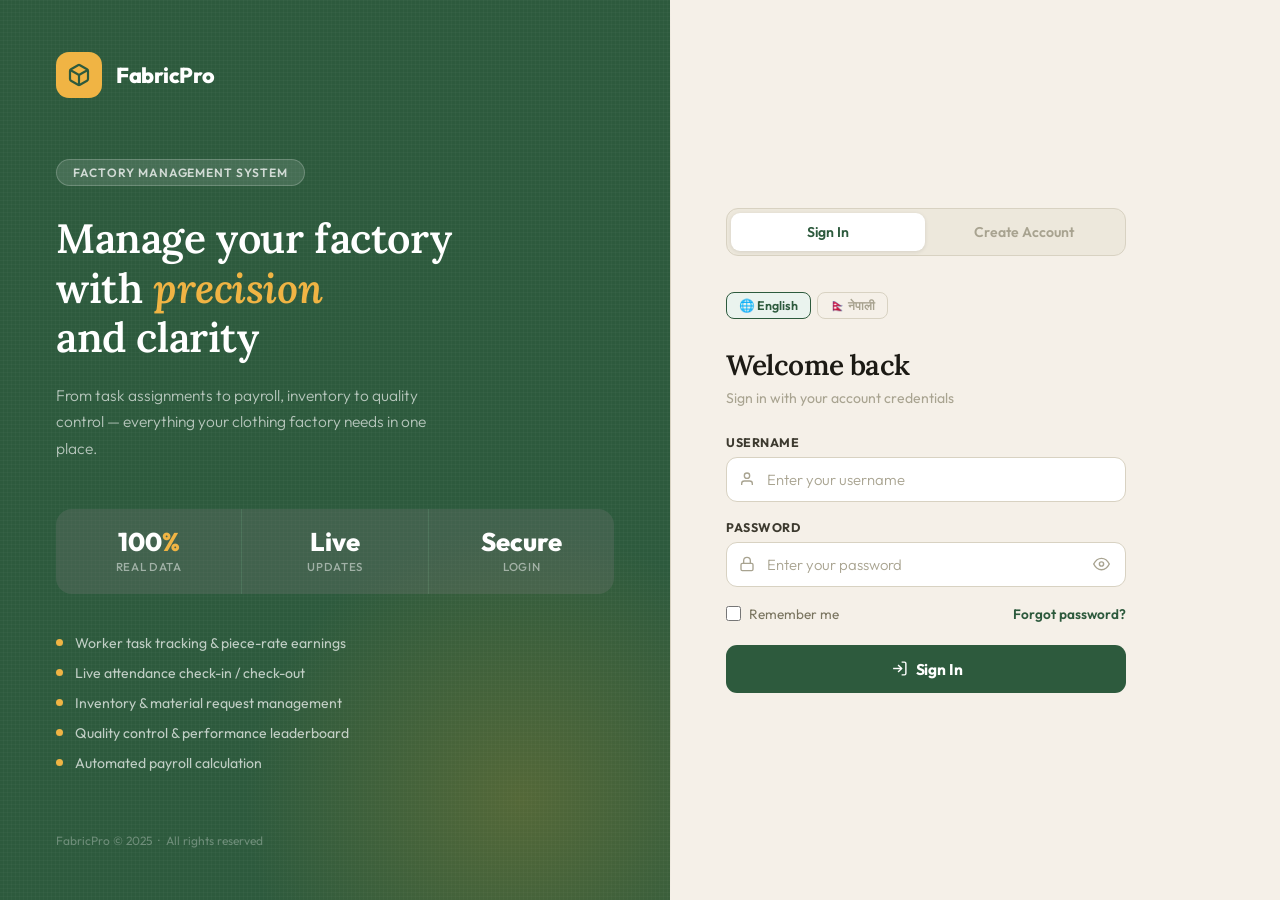
==== commit 1ebd5e57: "redesign" ====
--- a/Frontend/dashboard-owner.html
+++ b/Frontend/dashboard-owner.html
@@ -6,36 +6,44 @@
   <title>FabricPro — Owner Dashboard</title>
   <link rel="stylesheet" href="styles.css"/>
   <style>
-    .sidebar-overlay { position:fixed;inset:0;background:rgba(0,0,0,.4);z-index:150;display:none; }
-    .sidebar-overlay.open { display:block; }
-    .stats-grid { display:grid;grid-template-columns:repeat(4,1fr);gap:16px;margin-bottom:24px; }
-    .charts-grid { display:grid;grid-template-columns:2fr 1fr;gap:20px;margin-bottom:24px; }
-    .bottom-grid { display:grid;grid-template-columns:1fr 1fr 1fr;gap:20px;margin-bottom:24px; }
-    .role-tag { display:inline-flex;align-items:center;gap:4px;padding:3px 10px;border-radius:99px;font-size:.72rem;font-weight:600; }
-    .role-sewing   { background:#EFF6FF;color:#2563EB; }
-    .role-cutting  { background:#ECFDF5;color:#059669; }
-    .role-finishing{ background:#FFF7ED;color:#EA580C; }
-    .role-admin    { background:#F5F3FF;color:#7C3AED; }
-    .chart-wrap { height:180px;display:flex;flex-direction:column; }
-    .chart-bars { display:flex;align-items:flex-end;gap:6px;flex:1;padding:10px 10px 0; }
-    .chart-bar { flex:1;border-radius:6px 6px 0 0; }
-    .chart-labels { display:flex;gap:6px;padding:4px 10px 6px; }
-    .chart-labels span { flex:1;text-align:center;font-size:.64rem;color:var(--text-muted); }
-    .pay-row { display:flex;align-items:center;justify-content:space-between;padding:10px 0;border-bottom:1px solid var(--border-light); }
+    /* ── Dashboard-specific layout ── */
+    .stats-grid { display:grid; grid-template-columns:repeat(4,1fr); gap:16px; margin-bottom:24px; }
+    .charts-grid { display:grid; grid-template-columns:2fr 1fr; gap:20px; margin-bottom:24px; }
+    .bottom-grid { display:grid; grid-template-columns:1fr 1fr 1fr; gap:20px; margin-bottom:24px; }
+    .assign-modal-grid { display:grid; grid-template-columns:1fr 1fr; gap:14px; }
+
+    /* Chart inside cards */
+    .chart-wrap { height:195px; display:flex; flex-direction:column; }
+    .chart-bars { display:flex; align-items:flex-end; gap:5px; flex:1; padding:10px 10px 0; }
+    .chart-bar  { flex:1; border-radius:8px 8px 0 0; cursor:pointer; transition:opacity .2s; }
+    .chart-bar:hover { opacity:.75; }
+    .chart-labels { display:flex; gap:5px; padding:5px 10px 8px; }
+    .chart-labels span { flex:1; text-align:center; font-size:.62rem; color:var(--text-muted); font-weight:600; }
+
+    /* Payment & Inventory rows */
+    .pay-row { display:flex; align-items:center; justify-content:space-between; padding:11px 0; border-bottom:1px solid var(--border-light); }
     .pay-row:last-child { border-bottom:none; }
-    .inv-row { padding:12px 0;border-bottom:1px solid var(--border-light); }
+    .pay-worker { display:flex; align-items:center; gap:10px; }
+    .pay-worker-info h4 { font-size:.875rem; font-weight:600; }
+    .pay-worker-info p  { font-size:.75rem; color:var(--text-secondary); }
+    .pay-amount { font-size:.95rem; font-weight:800; color:var(--text-primary); }
+
+    .inv-row { padding:13px 0; border-bottom:1px solid var(--border-light); }
     .inv-row:last-child { border-bottom:none; }
-    .inv-top { display:flex;align-items:center;justify-content:space-between;margin-bottom:6px; }
-    .assign-modal-grid { display:grid;grid-template-columns:1fr 1fr;gap:12px; }
+    .inv-top { display:flex; align-items:center; justify-content:space-between; margin-bottom:7px; }
+    .inv-name { font-weight:700; font-size:.875rem; }
+    .inv-qty  { font-size:.8rem; color:var(--text-secondary); font-weight:500; }
+
+    /* Responsive */
     @media(max-width:1100px){
       .stats-grid { grid-template-columns:repeat(2,1fr); }
       .charts-grid { grid-template-columns:1fr; }
       .bottom-grid { grid-template-columns:1fr 1fr; }
     }
     @media(max-width:768px){
-      .bottom-grid { grid-template-columns:1fr; }
-      .stats-grid { grid-template-columns:repeat(2,1fr); }
-      .app-layout { display:block; }
+      .bottom-grid  { grid-template-columns:1fr; }
+      .stats-grid   { grid-template-columns:repeat(2,1fr); }
+      .app-layout   { display:block; }
     }
   </style>
 </head>
--- a/Frontend/styles.css
+++ b/Frontend/styles.css
@@ -1,51 +1,65 @@
 /* =============================================
-   CLOTHING FACTORY MANAGEMENT SYSTEM
-   Shared Design System
+   FABRICPRO — Premium Design System v2
    ============================================= */
 
-@import url('https://fonts.googleapis.com/css2?family=Inter:wght@300;400;500;600;700;800&display=swap');
+@import url('https://fonts.googleapis.com/css2?family=Inter:wght@300;400;500;600;700;800;900&family=Plus+Jakarta+Sans:wght@400;500;600;700;800&display=swap');
 
 /* ── CSS Variables ── */
 :root {
-  --primary:        #2563EB;
-  --primary-light:  #EFF6FF;
-  --primary-dark:   #1D4ED8;
-  --accent:         #0EA5E9;
+  /* Brand */
+  --primary:        #4F46E5;
+  --primary-light:  #EEF2FF;
+  --primary-dark:   #3730A3;
+  --primary-glow:   rgba(79,70,229,.25);
+  --accent:         #06B6D4;
+  --accent-2:       #8B5CF6;
   --success:        #10B981;
   --warning:        #F59E0B;
   --danger:         #EF4444;
   --info:           #6366F1;
 
-  --bg:             #F0F4FA;
+  /* Surfaces */
+  --bg:             #F1F5FB;
   --surface:        #FFFFFF;
   --surface-2:      #F8FAFC;
+  --surface-3:      #F0F4FF;
+  --glass:          rgba(255,255,255,0.7);
+  --glass-border:   rgba(255,255,255,0.5);
   --border:         #E2E8F0;
   --border-light:   #F1F5F9;
 
+  /* Text */
   --text-primary:   #0F172A;
   --text-secondary: #475569;
   --text-muted:     #94A3B8;
   --text-on-primary:#FFFFFF;
 
-  --sidebar-w:      260px;
-  --nav-h:          64px;
-  --mobile-nav-h:   68px;
-
+  /* Layout */
+  --sidebar-w:      270px;
+  --nav-h:          68px;
+  --mobile-nav-h:   70px;
+
+  /* Radius */
   --radius-sm:      8px;
   --radius:         12px;
-  --radius-lg:      16px;
+  --radius-lg:      18px;
   --radius-xl:      24px;
+  --radius-2xl:     32px;
   --radius-full:    9999px;
 
-  --shadow-sm:  0 1px 3px rgba(15,23,42,.06), 0 1px 2px rgba(15,23,42,.04);
-  --shadow:     0 4px 16px rgba(15,23,42,.08);
-  --shadow-lg:  0 10px 40px rgba(15,23,42,.12);
-  --shadow-card:0 2px 8px rgba(37,99,235,.08);
-
-  --transition: .2s cubic-bezier(.4,0,.2,1);
-  --transition-slow: .35s cubic-bezier(.4,0,.2,1);
-
-  --font:   'Inter', sans-serif;
+  /* Shadows */
+  --shadow-sm:   0 1px 3px rgba(15,23,42,.06), 0 1px 2px rgba(15,23,42,.04);
+  --shadow:      0 4px 20px rgba(15,23,42,.08), 0 1px 3px rgba(15,23,42,.04);
+  --shadow-lg:   0 20px 60px rgba(15,23,42,.15), 0 4px 16px rgba(15,23,42,.06);
+  --shadow-card: 0 2px 12px rgba(79,70,229,.08);
+  --shadow-glow: 0 8px 32px rgba(79,70,229,.25);
+
+  /* Animation */
+  --transition:      .2s cubic-bezier(.4,0,.2,1);
+  --transition-slow: .4s cubic-bezier(.4,0,.2,1);
+  --spring:          .35s cubic-bezier(.34,1.56,.64,1);
+
+  --font:   'Plus Jakarta Sans', 'Inter', sans-serif;
 }
 
 /* ── Reset & Base ── */
@@ -57,6 +71,7 @@
   color: var(--text-primary);
   line-height: 1.6;
   -webkit-font-smoothing: antialiased;
+  -moz-osx-font-smoothing: grayscale;
   min-height: 100vh;
 }
 img { display: block; max-width: 100%; }
@@ -66,10 +81,10 @@
 input, select, textarea { font-family: inherit; }
 
 /* ── Typography ── */
-h1 { font-size: clamp(1.5rem, 3vw, 2rem); font-weight: 800; }
-h2 { font-size: clamp(1.2rem, 2.5vw, 1.5rem); font-weight: 700; }
-h3 { font-size: 1.1rem; font-weight: 600; }
-h4 { font-size: 1rem; font-weight: 600; }
+h1 { font-size: clamp(1.5rem, 3vw, 2.1rem); font-weight: 800; letter-spacing: -.02em; }
+h2 { font-size: clamp(1.15rem, 2.5vw, 1.5rem); font-weight: 700; letter-spacing: -.01em; }
+h3 { font-size: 1.05rem; font-weight: 700; }
+h4 { font-size: .95rem; font-weight: 600; }
 p  { font-size: .938rem; }
 small { font-size: .8rem; }
 
@@ -109,65 +124,63 @@
   gap: 8px;
   padding: 11px 22px;
   border-radius: var(--radius-full);
-  font-size: .938rem;
+  font-size: .9rem;
   font-weight: 600;
   transition: all var(--transition);
   white-space: nowrap;
   user-select: none;
-}
-.btn svg { width: 18px; height: 18px; flex-shrink: 0; }
+  letter-spacing: -.01em;
+}
+.btn svg { width: 17px; height: 17px; flex-shrink: 0; }
 .btn-primary {
-  background: var(--primary);
+  background: linear-gradient(135deg, var(--primary), var(--accent-2));
   color: #fff;
-  box-shadow: 0 4px 14px rgba(37,99,235,.35);
-}
-.btn-primary:hover { background: var(--primary-dark); box-shadow: 0 6px 20px rgba(37,99,235,.45); transform: translateY(-1px); }
+  box-shadow: 0 4px 16px rgba(79,70,229,.35);
+}
+.btn-primary:hover { transform: translateY(-2px); box-shadow: 0 8px 24px rgba(79,70,229,.45); }
+.btn-primary:active { transform: translateY(0); }
 .btn-secondary {
   background: var(--surface);
-  color: var(--primary);
+  color: var(--text-secondary);
   border: 1.5px solid var(--border);
-}
-.btn-secondary:hover { background: var(--primary-light); border-color: var(--primary); }
+  box-shadow: var(--shadow-sm);
+}
+.btn-secondary:hover { border-color: var(--primary); color: var(--primary); background: var(--primary-light); transform: translateY(-1px); }
 .btn-success {
-  background: var(--success);
+  background: linear-gradient(135deg, var(--success), #059669);
   color: #fff;
-  box-shadow: 0 4px 14px rgba(16,185,129,.3);
-}
-.btn-success:hover { background: #059669; transform: translateY(-1px); }
+  box-shadow: 0 4px 14px rgba(16,185,129,.35);
+}
+.btn-success:hover { transform: translateY(-2px); box-shadow: 0 8px 20px rgba(16,185,129,.45); }
 .btn-warning {
-  background: var(--warning);
+  background: linear-gradient(135deg, var(--warning), #D97706);
   color: #fff;
   box-shadow: 0 4px 14px rgba(245,158,11,.3);
 }
-.btn-warning:hover { background: #D97706; transform: translateY(-1px); }
+.btn-warning:hover { transform: translateY(-2px); }
 .btn-danger {
-  background: var(--danger);
+  background: linear-gradient(135deg, var(--danger), #DC2626);
   color: #fff;
-}
-.btn-danger:hover { background: #DC2626; }
+  box-shadow: 0 4px 12px rgba(239,68,68,.3);
+}
+.btn-danger:hover { transform: translateY(-1px); }
 .btn-ghost {
   background: transparent;
   color: var(--text-secondary);
   padding: 8px 14px;
 }
-.btn-ghost:hover { background: var(--border-light); color: var(--text-primary); }
-.btn-lg {
-  padding: 14px 28px;
-  font-size: 1rem;
-  border-radius: var(--radius);
-}
-.btn-sm {
-  padding: 7px 14px;
-  font-size: .8125rem;
-}
+.btn-ghost:hover { background: var(--border-light); color: var(--text-primary); border-radius: var(--radius); }
+.btn-lg { padding: 14px 28px; font-size: 1rem; }
+.btn-sm { padding: 7px 16px; font-size: .8125rem; }
 .btn-icon {
   width: 40px; height: 40px;
   border-radius: var(--radius);
   display: inline-flex; align-items: center; justify-content: center;
-  padding: 0;
-  flex-shrink: 0;
-}
-.btn-icon svg { width: 20px; height: 20px; }
+  padding: 0; flex-shrink: 0;
+  transition: all var(--transition);
+}
+.btn-icon svg { width: 19px; height: 19px; }
+.btn-icon.btn-ghost:hover { background: var(--border-light); transform: scale(1.05); }
 .btn-w-full { width: 100%; justify-content: center; }
 
 /* ── Cards ── */
@@ -177,24 +190,26 @@
   box-shadow: var(--shadow-sm);
   border: 1px solid var(--border-light);
   padding: 20px;
-  transition: box-shadow var(--transition);
+  transition: box-shadow var(--transition), transform var(--transition);
 }
 .card:hover { box-shadow: var(--shadow); }
 .card-header {
   display: flex;
   align-items: center;
   justify-content: space-between;
-  margin-bottom: 16px;
+  margin-bottom: 18px;
+  padding-bottom: 14px;
+  border-bottom: 1px solid var(--border-light);
 }
 .card-title {
-  font-size: 1rem;
+  font-size: .98rem;
   font-weight: 700;
   color: var(--text-primary);
   display: flex;
   align-items: center;
   gap: 8px;
 }
-.card-title svg { color: var(--primary); width: 20px; height: 20px; }
+.card-title svg { color: var(--primary); width: 19px; height: 19px; }
 
 /* ── Stat Cards ── */
 .stat-card {
@@ -208,30 +223,45 @@
   gap: 16px;
   transition: all var(--transition);
   cursor: default;
-}
-.stat-card:hover { box-shadow: var(--shadow); transform: translateY(-2px); }
+  position: relative;
+  overflow: hidden;
+}
+.stat-card::before {
+  content: '';
+  position: absolute;
+  top: 0; left: 0; right: 0;
+  height: 3px;
+  background: linear-gradient(90deg, var(--primary), var(--accent));
+  opacity: 0;
+  transition: opacity var(--transition);
+}
+.stat-card:hover { box-shadow: var(--shadow); transform: translateY(-3px); }
+.stat-card:hover::before { opacity: 1; }
 .stat-icon {
-  width: 52px; height: 52px;
+  width: 54px; height: 54px;
   border-radius: var(--radius);
   display: flex; align-items: center; justify-content: center;
   flex-shrink: 0;
 }
 .stat-icon svg { width: 26px; height: 26px; }
-.stat-icon.blue   { background: #EFF6FF; color: var(--primary); }
-.stat-icon.green  { background: #ECFDF5; color: var(--success); }
-.stat-icon.amber  { background: #FFFBEB; color: var(--warning); }
-.stat-icon.indigo { background: #EEF2FF; color: var(--info); }
-.stat-info h4 { font-size: .8125rem; color: var(--text-secondary); font-weight: 500; }
+.stat-icon.blue   { background: linear-gradient(135deg, #EEF2FF, #E0E7FF); color: var(--primary); }
+.stat-icon.green  { background: linear-gradient(135deg, #ECFDF5, #D1FAE5); color: var(--success); }
+.stat-icon.amber  { background: linear-gradient(135deg, #FFFBEB, #FEF3C7); color: var(--warning); }
+.stat-icon.indigo { background: linear-gradient(135deg, #EEF2FF, #E0E7FF); color: var(--info); }
+.stat-icon.cyan   { background: linear-gradient(135deg, #ECFEFF, #CFFAFE); color: var(--accent); }
+.stat-icon.rose   { background: linear-gradient(135deg, #FFF1F2, #FFE4E6); color: #E11D48; }
+.stat-info h4 { font-size: .78rem; color: var(--text-muted); font-weight: 600; text-transform: uppercase; letter-spacing: .05em; margin-bottom: 4px; }
 .stat-info .stat-value {
-  font-size: 1.6rem;
+  font-size: 1.7rem;
   font-weight: 800;
   color: var(--text-primary);
-  line-height: 1.2;
+  line-height: 1.1;
+  letter-spacing: -.03em;
 }
 .stat-info .stat-sub {
-  font-size: .75rem;
+  font-size: .73rem;
   color: var(--text-muted);
-  margin-top: 2px;
+  margin-top: 3px;
 }
 
 /* ── Badges / Status Pills ── */
@@ -241,32 +271,34 @@
   gap: 4px;
   padding: 3px 10px;
   border-radius: var(--radius-full);
-  font-size: .75rem;
-  font-weight: 600;
-}
-.badge-success  { background:#ECFDF5; color:var(--success); }
-.badge-warning  { background:#FFFBEB; color:var(--warning); }
-.badge-danger   { background:#FEF2F2; color:var(--danger);  }
-.badge-primary  { background:#EFF6FF; color:var(--primary); }
-.badge-info     { background:#EEF2FF; color:var(--info);    }
+  font-size: .72rem;
+  font-weight: 700;
+  letter-spacing: .02em;
+}
+.badge-success  { background:#ECFDF5; color:#059669; }
+.badge-warning  { background:#FFFBEB; color:#D97706; }
+.badge-danger   { background:#FEF2F2; color:#DC2626; }
+.badge-primary  { background:#EEF2FF; color:var(--primary); }
+.badge-info     { background:#EEF2FF; color:var(--info); }
 .badge-gray     { background:var(--border-light); color:var(--text-secondary); }
 
 /* ── Forms ── */
 .form-group { margin-bottom: 18px; }
 .form-label {
   display: block;
-  font-size: .875rem;
+  font-size: .82rem;
   font-weight: 600;
   color: var(--text-secondary);
   margin-bottom: 7px;
-}
-.form-label svg { display: inline; width: 15px; height: 15px; vertical-align: middle; margin-right: 5px; }
+  letter-spacing: .01em;
+}
+.form-label svg { display:inline; width:14px; height:14px; vertical-align:middle; margin-right:5px; }
 .form-input, .form-select, .form-textarea {
   width: 100%;
   padding: 12px 16px;
   border: 1.5px solid var(--border);
   border-radius: var(--radius);
-  font-size: .938rem;
+  font-size: .92rem;
   color: var(--text-primary);
   background: var(--surface);
   transition: all var(--transition);
@@ -274,770 +306,725 @@
 }
 .form-input:focus, .form-select:focus, .form-textarea:focus {
   border-color: var(--primary);
-  box-shadow: 0 0 0 3px rgba(37,99,235,.12);
+  box-shadow: 0 0 0 4px rgba(79,70,229,.12);
+  background: var(--surface);
+}
+.form-input:hover:not(:focus), .form-select:hover:not(:focus) {
+  border-color: #C7D2FE;
 }
 .form-input::placeholder { color: var(--text-muted); }
-.form-select { appearance: none; background-image: url("data:image/svg+xml,%3Csvg xmlns='http://www.w3.org/2000/svg' viewBox='0 0 24 24' fill='none' stroke='%2394A3B8' stroke-width='2'%3E%3Cpath d='m6 9 6 6 6-6'/%3E%3C/svg%3E"); background-repeat: no-repeat; background-position: right 12px center; background-size: 18px; padding-right: 40px; }
-.form-textarea { resize: vertical; min-height: 100px; }
-.input-icon-wrap { position: relative; }
-.input-icon-wrap svg { position: absolute; left: 14px; top: 50%; transform: translateY(-50%); width: 18px; height: 18px; color: var(--text-muted); pointer-events: none; }
-.input-icon-wrap .form-input { padding-left: 42px; }
-.form-hint { font-size: .78rem; color: var(--text-muted); margin-top: 5px; }
+.form-select { appearance:none; background-image:url("data:image/svg+xml,%3Csvg xmlns='http://www.w3.org/2000/svg' viewBox='0 0 24 24' fill='none' stroke='%2394A3B8' stroke-width='2'%3E%3Cpath d='m6 9 6 6 6-6'/%3E%3C/svg%3E"); background-repeat:no-repeat; background-position:right 12px center; background-size:18px; padding-right:40px; }
+.form-textarea { resize:vertical; min-height:100px; }
+.input-icon-wrap { position:relative; }
+.input-icon-wrap svg { position:absolute; left:14px; top:50%; transform:translateY(-50%); width:17px; height:17px; color:var(--text-muted); pointer-events:none; }
+.input-icon-wrap .form-input { padding-left:44px; }
+.form-hint { font-size:.75rem; color:var(--text-muted); margin-top:5px; }
 
 /* ── Toggle / Switch ── */
-.toggle-wrap { display: flex; align-items: center; gap: 10px; }
-.toggle-input { display: none; }
+.toggle-wrap { display:flex; align-items:center; gap:10px; }
+.toggle-input { display:none; }
 .toggle-track {
-  width: 48px; height: 26px;
-  background: var(--border);
-  border-radius: var(--radius-full);
-  position: relative;
-  cursor: pointer;
-  transition: background var(--transition);
-}
-.toggle-input:checked + .toggle-track { background: var(--primary); }
+  width:50px; height:28px;
+  background:var(--border);
+  border-radius:var(--radius-full);
+  position:relative;
+  cursor:pointer;
+  transition:background var(--transition);
+}
+.toggle-input:checked + .toggle-track { background:linear-gradient(135deg, var(--primary), var(--accent-2)); }
 .toggle-track::after {
-  content: '';
-  position: absolute;
-  width: 20px; height: 20px;
-  background: #fff;
-  border-radius: 50%;
-  top: 3px; left: 3px;
-  transition: transform var(--transition);
-  box-shadow: 0 2px 4px rgba(0,0,0,.15);
-}
-.toggle-input:checked + .toggle-track::after { transform: translateX(22px); }
+  content:''; position:absolute;
+  width:22px; height:22px;
+  background:#fff;
+  border-radius:50%;
+  top:3px; left:3px;
+  transition:transform var(--spring);
+  box-shadow:0 2px 6px rgba(0,0,0,.2);
+}
+.toggle-input:checked + .toggle-track::after { transform:translateX(22px); }
 
 /* ── Progress Bar ── */
 .progress-bar {
-  width: 100%;
-  height: 8px;
-  background: var(--border-light);
-  border-radius: var(--radius-full);
-  overflow: hidden;
+  width:100%; height:8px;
+  background:var(--border-light);
+  border-radius:var(--radius-full);
+  overflow:hidden;
 }
 .progress-bar-fill {
-  height: 100%;
-  border-radius: var(--radius-full);
-  transition: width var(--transition-slow);
-}
-.progress-bar-fill.blue   { background: var(--primary); }
-.progress-bar-fill.green  { background: var(--success); }
-.progress-bar-fill.amber  { background: var(--warning); }
+  height:100%;
+  border-radius:var(--radius-full);
+  transition:width var(--transition-slow);
+}
+.progress-bar-fill.blue   { background:linear-gradient(90deg,var(--primary),var(--accent)); }
+.progress-bar-fill.green  { background:linear-gradient(90deg,var(--success),#34D399); }
+.progress-bar-fill.amber  { background:linear-gradient(90deg,var(--warning),#FCD34D); }
 
 /* ── Avatar ── */
-.avatar {
-  border-radius: 50%;
-  object-fit: cover;
-  flex-shrink: 0;
-}
+.avatar { border-radius:50%; object-fit:cover; flex-shrink:0; }
 .avatar-placeholder {
-  display: flex; align-items: center; justify-content: center;
-  border-radius: 50%;
-  font-weight: 700;
-  color: #fff;
-  flex-shrink: 0;
-  font-size: .85rem;
-}
-.avatar-sm { width: 32px; height: 32px; font-size: .75rem; }
-.avatar-md { width: 40px; height: 40px; }
-.avatar-lg { width: 48px; height: 48px; font-size: 1rem; }
-.avatar-xl { width: 64px; height: 64px; font-size: 1.25rem; }
-
-/* ── List Item (employee, task, etc.) ── */
+  display:flex; align-items:center; justify-content:center;
+  border-radius:50%;
+  font-weight:700;
+  color:#fff;
+  flex-shrink:0;
+  font-size:.85rem;
+}
+.avatar-sm { width:34px; height:34px; font-size:.72rem; }
+.avatar-md { width:42px; height:42px; }
+.avatar-lg { width:50px; height:50px; font-size:1rem; }
+.avatar-xl { width:68px; height:68px; font-size:1.3rem; }
+
+/* ── List Item ── */
 .list-item {
-  display: flex;
-  align-items: center;
-  gap: 12px;
-  padding: 12px 0;
-  border-bottom: 1px solid var(--border-light);
-  transition: background var(--transition);
-}
-.list-item:last-child { border-bottom: none; }
-.list-item:hover { background: var(--bg); border-radius: var(--radius); padding: 12px 10px; margin: 0 -10px; }
-.list-item-info { flex: 1; min-width: 0; }
-.list-item-info h4 { font-size: .9rem; font-weight: 600; white-space: nowrap; overflow: hidden; text-overflow: ellipsis; }
-.list-item-info p  { font-size: .8rem; color: var(--text-secondary); }
+  display:flex; align-items:center; gap:12px;
+  padding:12px 0;
+  border-bottom:1px solid var(--border-light);
+  transition:all var(--transition);
+}
+.list-item:last-child { border-bottom:none; }
+.list-item:hover { background:var(--surface-3); border-radius:var(--radius); padding:12px 10px; margin:0 -10px; }
+.list-item-info { flex:1; min-width:0; }
+.list-item-info h4 { font-size:.88rem; font-weight:600; white-space:nowrap; overflow:hidden; text-overflow:ellipsis; }
+.list-item-info p  { font-size:.78rem; color:var(--text-secondary); }
 
 /* ── Notification Item ── */
 .notif-item {
-  display: flex;
-  align-items: flex-start;
-  gap: 12px;
-  padding: 12px;
-  border-radius: var(--radius);
-  border: 1px solid var(--border-light);
-  background: var(--surface);
-  margin-bottom: 10px;
-  transition: box-shadow var(--transition);
-}
-.notif-item:hover { box-shadow: var(--shadow-sm); }
-.notif-dot {
-  width: 10px; height: 10px;
-  border-radius: 50%;
-  margin-top: 5px;
-  flex-shrink: 0;
-}
-.notif-dot.blue  { background: var(--primary); }
-.notif-dot.green { background: var(--success); }
-.notif-dot.amber { background: var(--warning); }
-.notif-dot.red   { background: var(--danger); }
+  display:flex; align-items:flex-start; gap:12px;
+  padding:14px;
+  border-radius:var(--radius);
+  border:1px solid var(--border-light);
+  background:var(--surface);
+  margin-bottom:10px;
+  transition:all var(--transition);
+}
+.notif-item:hover { box-shadow:var(--shadow-sm); border-color:#C7D2FE; transform:translateX(2px); }
+.notif-dot { width:10px; height:10px; border-radius:50%; margin-top:5px; flex-shrink:0; }
+.notif-dot.blue  { background:var(--primary); }
+.notif-dot.green { background:var(--success); }
+.notif-dot.amber { background:var(--warning); }
+.notif-dot.red   { background:var(--danger); }
 
 /* ── Modal ── */
 .modal-overlay {
-  position: fixed; inset: 0;
-  background: rgba(15,23,42,.45);
-  backdrop-filter: blur(4px);
-  display: flex; align-items: center; justify-content: center;
-  z-index: 1000;
-  opacity: 0; pointer-events: none;
-  transition: opacity var(--transition);
-}
-.modal-overlay.open { opacity: 1; pointer-events: all; }
+  position:fixed; inset:0;
+  background:rgba(15,23,42,.5);
+  backdrop-filter:blur(8px);
+  display:flex; align-items:center; justify-content:center;
+  z-index:1000;
+  opacity:0; pointer-events:none;
+  transition:opacity var(--transition);
+}
+.modal-overlay.open { opacity:1; pointer-events:all; }
 .modal {
-  background: var(--surface);
-  border-radius: var(--radius-xl);
-  padding: 28px;
-  width: 90%;
-  max-width: 460px;
-  box-shadow: var(--shadow-lg);
-  transform: translateY(20px) scale(.97);
-  transition: transform var(--transition);
-}
-.modal-overlay.open .modal { transform: translateY(0) scale(1); }
-.modal-header { display: flex; align-items: center; justify-content: space-between; margin-bottom: 20px; }
+  background:var(--surface);
+  border-radius:var(--radius-xl);
+  padding:28px;
+  width:90%; max-width:480px;
+  box-shadow:var(--shadow-lg);
+  transform:translateY(30px) scale(.95);
+  transition:transform var(--spring);
+  border:1px solid var(--border-light);
+}
+.modal-overlay.open .modal { transform:translateY(0) scale(1); }
+.modal-header { display:flex; align-items:center; justify-content:space-between; margin-bottom:22px; }
+.modal-header h3 { font-size:1.05rem; font-weight:700; }
 
 /* ── Tables ── */
-.table-wrap { overflow-x: auto; }
-table { width: 100%; border-collapse: collapse; }
-th { 
-  background: var(--bg); 
-  padding: 10px 14px; 
-  font-size: .8rem; 
-  font-weight: 600; 
-  color: var(--text-secondary);
-  text-align: left;
-  white-space: nowrap;
-}
-td { padding: 11px 14px; font-size: .9rem; border-bottom: 1px solid var(--border-light); }
-tr:last-child td { border-bottom: none; }
-tr:hover td { background: var(--bg); }
+.table-wrap { overflow-x:auto; border-radius:var(--radius); }
+table { width:100%; border-collapse:collapse; }
+th {
+  background:var(--surface-3);
+  padding:11px 14px;
+  font-size:.75rem;
+  font-weight:700;
+  color:var(--text-muted);
+  text-align:left;
+  white-space:nowrap;
+  text-transform:uppercase;
+  letter-spacing:.05em;
+}
+th:first-child { border-radius:var(--radius) 0 0 0; }
+th:last-child  { border-radius:0 var(--radius) 0 0; }
+td { padding:13px 14px; font-size:.88rem; border-bottom:1px solid var(--border-light); vertical-align:middle; }
+tr:last-child td { border-bottom:none; }
+tr { transition:background var(--transition); }
+tr:hover td { background:var(--surface-3); }
 
 /* ── Sidebar (Desktop) ── */
 .sidebar {
-  position: fixed;
-  left: 0; top: 0; bottom: 0;
-  width: var(--sidebar-w);
-  background: var(--surface);
-  border-right: 1px solid var(--border);
-  display: flex;
-  flex-direction: column;
-  z-index: 200;
-  transition: transform var(--transition);
+  position:fixed;
+  left:0; top:0; bottom:0;
+  width:var(--sidebar-w);
+  background:var(--surface);
+  border-right:1px solid var(--border-light);
+  display:flex;
+  flex-direction:column;
+  z-index:200;
+  transition:transform var(--transition-slow);
+  box-shadow:4px 0 24px rgba(15,23,42,.04);
 }
 .sidebar-logo {
-  display: flex;
-  align-items: center;
-  gap: 12px;
-  padding: 20px 20px 16px;
-  border-bottom: 1px solid var(--border-light);
+  display:flex; align-items:center; gap:12px;
+  padding:22px 20px 18px;
+  border-bottom:1px solid var(--border-light);
 }
 .sidebar-logo-icon {
-  width: 40px; height: 40px;
-  background: var(--primary);
-  border-radius: var(--radius);
-  display: flex; align-items: center; justify-content: center;
-}
-.sidebar-logo-icon svg { color: #fff; width: 22px; height: 22px; }
-.sidebar-logo-text { font-size: .95rem; font-weight: 700; color: var(--text-primary); line-height: 1.2; }
-.sidebar-logo-text span { display: block; font-size: .72rem; font-weight: 500; color: var(--text-muted); }
-.sidebar-nav { flex: 1; overflow-y: auto; padding: 12px 12px; }
+  width:42px; height:42px;
+  background:linear-gradient(135deg, var(--primary), var(--accent-2));
+  border-radius:var(--radius);
+  display:flex; align-items:center; justify-content:center;
+  box-shadow:0 4px 12px var(--primary-glow);
+}
+.sidebar-logo-icon svg { color:#fff; width:22px; height:22px; }
+.sidebar-logo-text { font-size:.95rem; font-weight:800; color:var(--text-primary); line-height:1.2; letter-spacing:-.01em; }
+.sidebar-logo-text span { display:block; font-size:.7rem; font-weight:500; color:var(--text-muted); margin-top:1px; }
+.sidebar-nav { flex:1; overflow-y:auto; padding:14px 10px; }
 .nav-section-title {
-  font-size: .7rem;
-  font-weight: 700;
-  text-transform: uppercase;
-  letter-spacing: .08em;
-  color: var(--text-muted);
-  padding: 10px 8px 6px;
+  font-size:.65rem;
+  font-weight:800;
+  text-transform:uppercase;
+  letter-spacing:.1em;
+  color:var(--text-muted);
+  padding:12px 10px 6px;
 }
 .nav-item {
-  display: flex;
-  align-items: center;
-  gap: 10px;
-  padding: 10px 12px;
-  border-radius: var(--radius);
-  color: var(--text-secondary);
-  font-size: .9rem;
-  font-weight: 500;
-  cursor: pointer;
-  transition: all var(--transition);
-  margin-bottom: 2px;
-  user-select: none;
-}
-.nav-item svg { width: 20px; height: 20px; flex-shrink: 0; }
-.nav-item:hover { background: var(--primary-light); color: var(--primary); }
-.nav-item.active { background: var(--primary); color: #fff; box-shadow: 0 4px 14px rgba(37,99,235,.3); }
+  display:flex; align-items:center; gap:10px;
+  padding:10px 12px;
+  border-radius:var(--radius);
+  color:var(--text-secondary);
+  font-size:.875rem;
+  font-weight:600;
+  cursor:pointer;
+  transition:all var(--transition);
+  margin-bottom:2px;
+  user-select:none;
+}
+.nav-item svg { width:19px; height:19px; flex-shrink:0; }
+.nav-item:hover { background:var(--primary-light); color:var(--primary); transform:translateX(2px); }
+.nav-item.active {
+  background:linear-gradient(135deg, var(--primary), var(--accent-2));
+  color:#fff;
+  box-shadow:0 4px 16px var(--primary-glow);
+}
 .nav-item .badge-count {
-  margin-left: auto;
-  background: var(--primary);
-  color: #fff;
-  font-size: .7rem;
-  padding: 2px 7px;
-  border-radius: var(--radius-full);
-  font-weight: 700;
-}
-.nav-item.active .badge-count { background: rgba(255,255,255,.3); }
-.sidebar-footer {
-  padding: 12px;
-  border-top: 1px solid var(--border-light);
-}
+  margin-left:auto;
+  background:rgba(79,70,229,.15);
+  color:var(--primary);
+  font-size:.68rem;
+  padding:2px 8px;
+  border-radius:var(--radius-full);
+  font-weight:700;
+}
+.nav-item.active .badge-count { background:rgba(255,255,255,.25); color:#fff; }
+.sidebar-footer { padding:12px; border-top:1px solid var(--border-light); }
 .sidebar-user {
-  display: flex;
-  align-items: center;
-  gap: 10px;
-  padding: 10px;
-  border-radius: var(--radius);
-  cursor: pointer;
-  transition: background var(--transition);
-}
-.sidebar-user:hover { background: var(--bg); }
-.sidebar-user-info { flex: 1; min-width: 0; }
-.sidebar-user-info h4 { font-size: .875rem; font-weight: 600; white-space: nowrap; overflow: hidden; text-overflow: ellipsis; }
-.sidebar-user-info p { font-size: .75rem; color: var(--text-muted); }
+  display:flex; align-items:center; gap:10px;
+  padding:10px;
+  border-radius:var(--radius);
+  cursor:pointer;
+  transition:background var(--transition);
+}
+.sidebar-user:hover { background:var(--surface-3); }
+.sidebar-user-info { flex:1; min-width:0; }
+.sidebar-user-info h4 { font-size:.875rem; font-weight:600; white-space:nowrap; overflow:hidden; text-overflow:ellipsis; }
+.sidebar-user-info p { font-size:.72rem; color:var(--text-muted); }
 
 /* ── Top Nav ── */
 .topnav {
-  position: sticky;
-  top: 0;
-  z-index: 100;
-  background: rgba(255,255,255,.9);
-  backdrop-filter: blur(12px);
-  border-bottom: 1px solid var(--border-light);
-  height: var(--nav-h);
-  display: flex;
-  align-items: center;
-  justify-content: space-between;
-  padding: 0 24px;
-  gap: 16px;
-}
-.topnav-title { font-size: 1.05rem; font-weight: 700; }
-.topnav-actions { display: flex; align-items: center; gap: 8px; }
+  position:sticky; top:0; z-index:100;
+  background:rgba(255,255,255,.85);
+  backdrop-filter:blur(16px);
+  -webkit-backdrop-filter:blur(16px);
+  border-bottom:1px solid rgba(226,232,240,.6);
+  height:var(--nav-h);
+  display:flex; align-items:center; justify-content:space-between;
+  padding:0 24px; gap:16px;
+}
+.topnav-title { font-size:1.05rem; font-weight:800; letter-spacing:-.02em; }
+.topnav-actions { display:flex; align-items:center; gap:6px; }
+
+/* User profile in topnav */
+.user-profile-btn {
+  display:flex; align-items:center; gap:10px;
+  padding:6px 12px 6px 8px;
+  border-radius:var(--radius-full);
+  cursor:pointer;
+  border:1.5px solid var(--border-light);
+  background:var(--surface);
+  transition:all var(--transition);
+  box-shadow:var(--shadow-sm);
+}
+.user-profile-btn:hover { border-color:var(--primary); box-shadow:0 0 0 3px var(--primary-glow); }
+.user-info { text-align:right; }
+.user-name { font-size:.82rem; font-weight:700; color:var(--text-primary); }
+.user-role { font-size:.68rem; color:var(--text-muted); font-weight:500; }
+
+/* Notification badge dot */
+.badge-dot {
+  position:absolute; top:8px; right:8px;
+  width:8px; height:8px;
+  background:var(--danger);
+  border-radius:50%;
+  border:2px solid #fff;
+  animation:pulse-dot 2s infinite;
+}
+@keyframes pulse-dot {
+  0%,100% { box-shadow:0 0 0 0 rgba(239,68,68,.4); }
+  50%      { box-shadow:0 0 0 5px rgba(239,68,68,0); }
+}
 
 /* ── Main Content Layout ── */
 .app-layout {
-  display: grid;
-  grid-template-columns: var(--sidebar-w) 1fr;
-  min-height: 100vh;
-}
-.main-content {
-  grid-column: 2;
-  overflow-x: hidden;
-}
-.page-body {
-  padding: 24px;
-  max-width: 1400px;
-}
+  display:grid;
+  grid-template-columns:var(--sidebar-w) 1fr;
+  min-height:100vh;
+}
+.main-content { grid-column:2; overflow-x:hidden; }
+.page-body { padding:24px; max-width:1440px; }
+
+/* ── Welcome Box ── */
+.welcome-box {
+  display:flex; align-items:center; justify-content:space-between;
+  padding:22px 28px;
+  background:linear-gradient(135deg, var(--primary) 0%, var(--accent-2) 100%);
+  border-radius:var(--radius-xl);
+  margin-bottom:24px;
+  color:#fff;
+  gap:16px;
+  flex-wrap:wrap;
+  box-shadow:var(--shadow-glow);
+  position:relative;
+  overflow:hidden;
+}
+.welcome-box::before {
+  content:'';
+  position:absolute; top:-40px; right:-40px;
+  width:200px; height:200px;
+  border-radius:50%;
+  background:rgba(255,255,255,.08);
+}
+.welcome-box::after {
+  content:'';
+  position:absolute; bottom:-60px; right:120px;
+  width:150px; height:150px;
+  border-radius:50%;
+  background:rgba(255,255,255,.05);
+}
+.welcome-text h2 { font-size:1.25rem; font-weight:800; color:#fff; }
+.welcome-text p { font-size:.875rem; opacity:.85; margin-top:3px; }
 
 /* ── Bottom Mobile Nav ── */
 .bottom-nav {
-  position: fixed;
-  bottom: 0; left: 0; right: 0;
-  height: var(--mobile-nav-h);
-  background: var(--surface);
-  border-top: 1px solid var(--border);
-  display: flex;
-  z-index: 200;
-  box-shadow: 0 -4px 20px rgba(15,23,42,.08);
+  position:fixed; bottom:0; left:0; right:0;
+  height:var(--mobile-nav-h);
+  background:rgba(255,255,255,.95);
+  backdrop-filter:blur(16px);
+  border-top:1px solid var(--border-light);
+  display:flex;
+  z-index:200;
+  box-shadow:0 -4px 24px rgba(15,23,42,.1);
 }
 .bottom-nav-item {
-  flex: 1;
-  display: flex;
-  flex-direction: column;
-  align-items: center;
-  justify-content: center;
-  gap: 4px;
-  color: var(--text-muted);
-  font-size: .7rem;
-  font-weight: 500;
-  cursor: pointer;
-  transition: color var(--transition);
-  padding: 8px 4px;
-}
-.bottom-nav-item svg { width: 22px; height: 22px; }
-.bottom-nav-item.active { color: var(--primary); }
-.bottom-nav-item.active svg { stroke: var(--primary); }
+  flex:1; display:flex; flex-direction:column;
+  align-items:center; justify-content:center; gap:3px;
+  color:var(--text-muted);
+  font-size:.67rem;
+  font-weight:600;
+  cursor:pointer;
+  transition:all var(--transition);
+  padding:8px 4px;
+  position:relative;
+}
+.bottom-nav-item svg { width:22px; height:22px; }
+.bottom-nav-item.active { color:var(--primary); }
+.bottom-nav-item.active::before {
+  content:'';
+  position:absolute; top:0; left:20%; right:20%;
+  height:3px;
+  background:linear-gradient(90deg, var(--primary), var(--accent-2));
+  border-radius:0 0 4px 4px;
+}
 
 /* ── Mobile Header ── */
 .mobile-header {
-  position: sticky; top: 0; z-index: 100;
-  background: var(--surface);
-  border-bottom: 1px solid var(--border-light);
-  padding: 0 16px;
-  height: 60px;
-  display: flex;
-  align-items: center;
-  justify-content: space-between;
-  box-shadow: var(--shadow-sm);
+  position:sticky; top:0; z-index:100;
+  background:rgba(255,255,255,.9);
+  backdrop-filter:blur(16px);
+  border-bottom:1px solid var(--border-light);
+  padding:0 16px;
+  height:62px;
+  display:flex; align-items:center; justify-content:space-between;
+  box-shadow:0 2px 12px rgba(15,23,42,.06);
 }
 
 /* ── Worker Task Cards ── */
 .task-card {
-  background: var(--surface);
-  border-radius: var(--radius-lg);
-  padding: 18px;
-  border: 1px solid var(--border-light);
-  box-shadow: var(--shadow-sm);
-  margin-bottom: 12px;
-  transition: all var(--transition);
-}
-.task-card:hover { box-shadow: var(--shadow); }
-.task-card-header { display: flex; align-items: center; justify-content: space-between; margin-bottom: 10px; }
-.task-card-title { font-size: 1rem; font-weight: 700; }
-.task-card-meta { display: flex; gap: 16px; margin-bottom: 12px; }
-.task-card-meta-item { display: flex; align-items: center; gap: 5px; font-size: .82rem; color: var(--text-secondary); }
-.task-card-meta-item svg { width: 15px; height: 15px; color: var(--text-muted); }
+  background:var(--surface);
+  border-radius:var(--radius-lg);
+  padding:18px;
+  border:1.5px solid var(--border-light);
+  box-shadow:var(--shadow-sm);
+  margin-bottom:12px;
+  transition:all var(--transition);
+}
+.task-card:hover { box-shadow:var(--shadow); border-color:#C7D2FE; transform:translateY(-2px); }
+.task-card-header { display:flex; align-items:center; justify-content:space-between; margin-bottom:10px; }
+.task-card-title { font-size:.98rem; font-weight:700; }
+.task-card-meta { display:flex; gap:16px; margin-bottom:12px; flex-wrap:wrap; }
+.task-card-meta-item { display:flex; align-items:center; gap:5px; font-size:.8rem; color:var(--text-secondary); }
+.task-card-meta-item svg { width:14px; height:14px; color:var(--text-muted); }
 
 /* ── Earnings Card ── */
 .earnings-card {
-  background: linear-gradient(135deg, var(--primary) 0%, #7C3AED 100%);
-  border-radius: var(--radius-xl);
-  padding: 24px;
-  color: #fff;
-  margin-bottom: 20px;
-}
-.earnings-card h3 { font-size: .875rem; opacity: .8; margin-bottom: 4px; }
-.earnings-card .amount { font-size: 2.2rem; font-weight: 800; }
-.earnings-card .period { font-size: .8rem; opacity: .7; }
-.earnings-mini-grid { display: grid; grid-template-columns: 1fr 1fr; gap: 12px; margin-top: 16px; }
-.earnings-mini { background: rgba(255,255,255,.15); border-radius: var(--radius); padding: 10px; }
-.earnings-mini h4 { font-size: .72rem; opacity: .75; }
-.earnings-mini p { font-size: 1.1rem; font-weight: 700; }
+  background:linear-gradient(135deg, var(--primary) 0%, var(--accent-2) 100%);
+  border-radius:var(--radius-xl);
+  padding:24px;
+  color:#fff;
+  margin-bottom:20px;
+  box-shadow:var(--shadow-glow);
+  position:relative;
+  overflow:hidden;
+}
+.earnings-card::before {
+  content:''; position:absolute;
+  top:-30px; right:-30px;
+  width:160px; height:160px;
+  border-radius:50%;
+  background:rgba(255,255,255,.08);
+}
+.earnings-card h3 { font-size:.85rem; opacity:.8; margin-bottom:4px; font-weight:600; }
+.earnings-card .amount { font-size:2.4rem; font-weight:900; letter-spacing:-.04em; }
+.earnings-card .period { font-size:.78rem; opacity:.7; }
+.earnings-mini-grid { display:grid; grid-template-columns:1fr 1fr; gap:12px; margin-top:16px; }
+.earnings-mini { background:rgba(255,255,255,.12); border-radius:var(--radius); padding:12px; backdrop-filter:blur(4px); }
+.earnings-mini h4 { font-size:.7rem; opacity:.75; font-weight:600; margin-bottom:2px; }
+.earnings-mini p { font-size:1.1rem; font-weight:800; }
 
 /* ── Section Grid ── */
-.grid-2 { display: grid; grid-template-columns: repeat(2, 1fr); gap: 20px; }
-.grid-3 { display: grid; grid-template-columns: repeat(3, 1fr); gap: 20px; }
-.grid-4 { display: grid; grid-template-columns: repeat(4, 1fr); gap: 20px; }
-.grid-auto { display: grid; grid-template-columns: repeat(auto-fill, minmax(220px,1fr)); gap: 16px; }
-
-/* ── Chart Placeholder ── */
-.chart-area {
-  width: 100%;
-  border-radius: var(--radius);
-  background: var(--bg);
-  position: relative;
-  overflow: hidden;
-}
-.chart-bars {
-  display: flex;
-  align-items: flex-end;
-  gap: 8px;
-  height: 100%;
-  padding: 20px 16px 0;
-}
-.chart-bar {
-  flex: 1;
-  border-radius: 6px 6px 0 0;
-  position: relative;
-  transition: opacity var(--transition);
-}
-.chart-bar:hover { opacity: .8; }
-.chart-labels {
-  display: flex;
-  gap: 8px;
-  padding: 6px 16px 8px;
-}
-.chart-labels span { flex: 1; text-align: center; font-size: .68rem; color: var(--text-muted); font-weight: 500; }
+.grid-2 { display:grid; grid-template-columns:repeat(2, 1fr); gap:20px; }
+.grid-3 { display:grid; grid-template-columns:repeat(3, 1fr); gap:20px; }
+.grid-4 { display:grid; grid-template-columns:repeat(4, 1fr); gap:20px; }
+.grid-auto { display:grid; grid-template-columns:repeat(auto-fill, minmax(220px,1fr)); gap:16px; }
+
+/* ── Chart Area ── */
+.chart-area { width:100%; border-radius:var(--radius); background:var(--surface-3); position:relative; overflow:hidden; }
+.chart-bars { display:flex; align-items:flex-end; gap:8px; height:100%; padding:20px 16px 0; }
+.chart-bar { flex:1; border-radius:8px 8px 0 0; position:relative; transition:opacity var(--transition); cursor:pointer; }
+.chart-bar:hover { opacity:.8; }
+.chart-labels { display:flex; gap:8px; padding:6px 16px 10px; }
+.chart-labels span { flex:1; text-align:center; font-size:.66rem; color:var(--text-muted); font-weight:600; }
 
 /* ── Alert Banner ── */
 .alert {
-  display: flex;
-  align-items: center;
-  gap: 10px;
-  padding: 12px 16px;
-  border-radius: var(--radius);
-  font-size: .88rem;
-  margin-bottom: 16px;
-}
-.alert svg { width: 18px; height: 18px; flex-shrink: 0; }
-.alert-warning { background: #FFFBEB; color: #92400E; border: 1px solid #FDE68A; }
-.alert-danger  { background: #FEF2F2; color: #991B1B; border: 1px solid #FECACA; }
-.alert-info    { background: #EFF6FF; color: #1E40AF; border: 1px solid #BFDBFE; }
+  display:flex; align-items:center; gap:10px;
+  padding:12px 16px;
+  border-radius:var(--radius);
+  font-size:.875rem;
+  margin-bottom:14px;
+  font-weight:500;
+}
+.alert svg { width:18px; height:18px; flex-shrink:0; }
+.alert-warning { background:#FFFBEB; color:#92400E; border:1px solid #FDE68A; }
+.alert-danger  { background:#FEF2F2; color:#991B1B; border:1px solid #FECACA; }
+.alert-info    { background:#EEF2FF; color:#3730A3; border:1px solid #C7D2FE; }
+.alert-success { background:#ECFDF5; color:#065F46; border:1px solid #A7F3D0; }
 
 /* ── Language Badge ── */
 .lang-btn {
-  display: inline-flex;
-  align-items: center;
-  gap: 6px;
-  padding: 7px 16px;
-  border-radius: var(--radius-full);
-  border: 1.5px solid var(--border);
-  font-size: .8rem;
-  font-weight: 600;
-  background: var(--surface);
-  color: var(--text-secondary);
-  cursor: pointer;
-  transition: all var(--transition);
-}
-.lang-btn:hover { border-color: var(--primary); color: var(--primary); }
-.lang-btn.active { background: var(--primary); color: #fff; border-color: var(--primary); }
+  display:inline-flex; align-items:center; gap:5px;
+  padding:7px 14px;
+  border-radius:var(--radius-full);
+  border:1.5px solid var(--border);
+  font-size:.78rem;
+  font-weight:700;
+  background:var(--surface);
+  color:var(--text-secondary);
+  cursor:pointer;
+  transition:all var(--transition);
+}
+.lang-btn:hover { border-color:var(--primary); color:var(--primary); }
+.lang-btn.active { background:linear-gradient(135deg,var(--primary),var(--accent-2)); color:#fff; border-color:transparent; box-shadow:0 3px 10px var(--primary-glow); }
 
 /* ── Divider ── */
-.divider { border: none; border-top: 1px solid var(--border-light); margin: 20px 0; }
-
-/* ── Page header ── */
+.divider { border:none; border-top:1px solid var(--border-light); margin:20px 0; }
+
+/* ── Page Header ── */
 .page-header {
-  display: flex;
-  align-items: center;
-  justify-content: space-between;
-  margin-bottom: 24px;
-  flex-wrap: wrap;
-  gap: 12px;
-}
-.page-header-left h2 { margin-bottom: 2px; }
-.page-header-left p { color: var(--text-secondary); font-size: .88rem; }
-
-/* ── Quick Action Buttons ── */
-.quick-actions {
-  display: grid;
-  grid-template-columns: repeat(auto-fill, minmax(140px, 1fr));
-  gap: 12px;
-}
+  display:flex; align-items:center; justify-content:space-between;
+  margin-bottom:24px;
+  flex-wrap:wrap; gap:12px;
+}
+.page-header-left h2 { margin-bottom:2px; }
+.page-header-left p { color:var(--text-secondary); font-size:.85rem; }
+
+/* ── Quick Actions ── */
+.quick-actions { display:grid; grid-template-columns:repeat(auto-fill,minmax(130px,1fr)); gap:12px; }
 .quick-action {
-  display: flex;
-  flex-direction: column;
-  align-items: center;
-  justify-content: center;
-  gap: 10px;
-  padding: 18px 12px;
-  background: var(--surface);
-  border: 1.5px solid var(--border-light);
-  border-radius: var(--radius-lg);
-  cursor: pointer;
-  transition: all var(--transition);
-  text-align: center;
-  color: var(--text-secondary);
-  font-size: .82rem;
-  font-weight: 600;
-}
-.quick-action:hover { border-color: var(--primary); color: var(--primary); background: var(--primary-light); transform: translateY(-2px); box-shadow: var(--shadow); }
-.quick-action svg { width: 28px; height: 28px; }
-.qa-icon {
-  width: 52px; height: 52px;
-  border-radius: var(--radius);
-  display: flex; align-items: center; justify-content: center;
-}
+  display:flex; flex-direction:column; align-items:center; justify-content:center;
+  gap:10px; padding:18px 12px;
+  background:var(--surface);
+  border:1.5px solid var(--border-light);
+  border-radius:var(--radius-lg);
+  cursor:pointer;
+  transition:all var(--transition);
+  text-align:center;
+  color:var(--text-secondary);
+  font-size:.8rem;
+  font-weight:700;
+}
+.quick-action:hover { border-color:var(--primary); color:var(--primary); background:var(--primary-light); transform:translateY(-3px); box-shadow:var(--shadow); }
+.quick-action svg { width:26px; height:26px; }
+.qa-icon { width:50px; height:50px; border-radius:var(--radius); display:flex; align-items:center; justify-content:center; transition:transform var(--spring); }
+.quick-action:hover .qa-icon { transform:scale(1.1); }
 
 /* ── Inventory Row ── */
-.inventory-row { padding: 14px 0; border-bottom: 1px solid var(--border-light); }
-.inventory-row:last-child { border-bottom: none; }
-.inventory-row-top { display: flex; align-items: center; justify-content: space-between; margin-bottom: 8px; }
-.inventory-name { font-weight: 600; font-size: .9rem; }
-.inventory-qty { font-size: .82rem; color: var(--text-secondary); }
+.inventory-row { padding:14px 0; border-bottom:1px solid var(--border-light); }
+.inventory-row:last-child { border-bottom:none; }
+.inventory-row-top { display:flex; align-items:center; justify-content:space-between; margin-bottom:8px; }
+.inventory-name { font-weight:700; font-size:.9rem; }
+.inventory-qty { font-size:.8rem; color:var(--text-secondary); }
 
 /* ── Upload Zone ── */
 .upload-zone {
-  border: 2px dashed var(--border);
-  border-radius: var(--radius-lg);
-  padding: 30px;
-  text-align: center;
-  cursor: pointer;
-  transition: all var(--transition);
-  color: var(--text-muted);
-}
-.upload-zone:hover { border-color: var(--primary); background: var(--primary-light); color: var(--primary); }
-.upload-zone svg { width: 40px; height: 40px; margin: 0 auto 10px; }
+  border:2px dashed var(--border);
+  border-radius:var(--radius-lg);
+  padding:30px;
+  text-align:center;
+  cursor:pointer;
+  transition:all var(--transition);
+  color:var(--text-muted);
+}
+.upload-zone:hover { border-color:var(--primary); background:var(--primary-light); color:var(--primary); }
+.upload-zone svg { width:38px; height:38px; margin:0 auto 10px; }
 
 /* ── Profile Section ── */
 .profile-card {
-  display: flex;
-  align-items: center;
-  gap: 16px;
-  padding: 20px;
-  background: var(--surface);
-  border-radius: var(--radius-lg);
-  border: 1px solid var(--border-light);
-}
-.profile-details h3 { font-size: 1.05rem; font-weight: 700; }
-.profile-details p { font-size: .85rem; color: var(--text-secondary); }
+  display:flex; align-items:center; gap:16px;
+  padding:20px;
+  background:var(--surface);
+  border-radius:var(--radius-lg);
+  border:1px solid var(--border-light);
+  box-shadow:var(--shadow-sm);
+}
+.profile-details h3 { font-size:1.05rem; font-weight:700; }
+.profile-details p { font-size:.85rem; color:var(--text-secondary); }
 
 /* ── Scroll ── */
-::-webkit-scrollbar { width: 6px; height: 6px; }
-::-webkit-scrollbar-track { background: transparent; }
-::-webkit-scrollbar-thumb { background: var(--border); border-radius: 3px; }
-::-webkit-scrollbar-thumb:hover { background: var(--text-muted); }
-
-/* ===================== RESPONSIVE ===================== */
-@media (max-width: 1024px) {
-  .grid-4 { grid-template-columns: repeat(2, 1fr); }
-  .grid-3 { grid-template-columns: repeat(2, 1fr); }
-}
-
-@media (max-width: 768px) {
-  .app-layout { grid-template-columns: 1fr; }
-  .main-content { grid-column: 1; }
-  .sidebar { transform: translateX(-100%); }
-  .sidebar.open { transform: translateX(0); box-shadow: var(--shadow-lg); }
-  .grid-2, .grid-3, .grid-4 { grid-template-columns: 1fr; }
-  .page-body { padding: 16px; padding-bottom: 90px; }
-  .topnav { padding: 0 16px; }
-}
-
-@media (max-width: 480px) {
-  .quick-actions { grid-template-columns: repeat(2, 1fr); }
-  .earnings-mini-grid { grid-template-columns: 1fr 1fr; }
-}
+::-webkit-scrollbar { width:5px; height:5px; }
+::-webkit-scrollbar-track { background:transparent; }
+::-webkit-scrollbar-thumb { background:var(--border); border-radius:3px; }
+::-webkit-scrollbar-thumb:hover { background:var(--text-muted); }
+
+/* ── Role Tags ── */
+.role-tag { display:inline-flex; align-items:center; gap:4px; padding:3px 10px; border-radius:99px; font-size:.72rem; font-weight:700; }
+.role-sewing    { background:#EEF2FF; color:var(--primary); }
+.role-cutting   { background:#ECFDF5; color:#059669; }
+.role-finishing { background:#FFF7ED; color:#EA580C; }
+.role-admin     { background:#F5F3FF; color:#7C3AED; }
 
 /* ── Stage Pipeline ── */
-.stage-pipeline {
-  display: flex;
-  align-items: center;
-  gap: 0;
-  font-size: .72rem;
-  font-weight: 600;
-  white-space: nowrap;
-}
+.stage-pipeline { display:flex; align-items:center; gap:0; font-size:.7rem; font-weight:700; white-space:nowrap; }
 .stage-step {
-  display: flex;
-  align-items: center;
-  gap: 4px;
-  padding: 4px 10px;
-  border-radius: var(--radius-full);
-  background: var(--border-light);
-  color: var(--text-muted);
-  position: relative;
-  z-index: 1;
-}
-.stage-step.active {
-  background: var(--primary);
-  color: #fff;
-  box-shadow: 0 2px 8px rgba(37,99,235,.3);
-}
-.stage-step.done {
-  background: #ECFDF5;
-  color: var(--success);
-}
-.stage-arrow {
-  width: 16px;
-  height: 2px;
-  background: var(--border);
-  flex-shrink: 0;
-}
-.stage-arrow.done { background: var(--success); }
+  display:flex; align-items:center; gap:4px;
+  padding:4px 10px;
+  border-radius:var(--radius-full);
+  background:var(--border-light);
+  color:var(--text-muted);
+  position:relative; z-index:1;
+}
+.stage-step.active { background:linear-gradient(135deg,var(--primary),var(--accent-2)); color:#fff; box-shadow:0 2px 8px var(--primary-glow); }
+.stage-step.done { background:#ECFDF5; color:var(--success); }
+.stage-arrow { width:14px; height:2px; background:var(--border); flex-shrink:0; }
+.stage-arrow.done { background:var(--success); }
 
 /* ── Rank Badge ── */
 .rank-badge {
-  display: inline-flex;
-  align-items: center;
-  justify-content: center;
-  width: 28px; height: 28px;
-  border-radius: 50%;
-  font-size: .8rem;
-  font-weight: 800;
-  flex-shrink: 0;
-}
-.rank-1 { background: linear-gradient(135deg,#FFD700,#FFA500); color: #7C3000; }
-.rank-2 { background: linear-gradient(135deg,#C0C0C0,#A8A8A8); color: #3D3D3D; }
-.rank-3 { background: linear-gradient(135deg,#CD7F32,#A0522D); color: #3D1A00; }
-.rank-other { background: var(--bg); color: var(--text-secondary); border: 1px solid var(--border); }
+  display:inline-flex; align-items:center; justify-content:center;
+  width:28px; height:28px;
+  border-radius:50%; font-size:.8rem; font-weight:800; flex-shrink:0;
+}
+.rank-1 { background:linear-gradient(135deg,#FFD700,#FFA500); color:#7C3000; }
+.rank-2 { background:linear-gradient(135deg,#C0C0C0,#A8A8A8); color:#3D3D3D; }
+.rank-3 { background:linear-gradient(135deg,#CD7F32,#A0522D); color:#3D1A00; }
+.rank-other { background:var(--surface-3); color:var(--text-secondary); border:1px solid var(--border); }
 
 /* ── Quality Score ── */
 .quality-score {
-  display: inline-flex;
-  align-items: center;
-  gap: 4px;
-  padding: 3px 10px;
-  border-radius: var(--radius-full);
-  font-size: .75rem;
-  font-weight: 700;
-}
-.qs-high   { background: #ECFDF5; color: var(--success); }
-.qs-medium { background: #FFFBEB; color: var(--warning); }
-.qs-low    { background: #FEF2F2; color: var(--danger);  }
-
-/* ── Delay / At Risk Badge ── */
+  display:inline-flex; align-items:center; gap:4px;
+  padding:3px 10px; border-radius:var(--radius-full);
+  font-size:.72rem; font-weight:700;
+}
+.qs-high   { background:#ECFDF5; color:var(--success); }
+.qs-medium { background:#FFFBEB; color:var(--warning); }
+.qs-low    { background:#FEF2F2; color:var(--danger);  }
+
+/* ── Delay Badge ── */
 .delay-badge {
-  display: inline-flex;
-  align-items: center;
-  gap: 4px;
-  padding: 3px 10px;
-  border-radius: var(--radius-full);
-  font-size: .72rem;
-  font-weight: 700;
-  background: #FEF2F2;
-  color: var(--danger);
-  animation: pulse-danger 2s infinite;
+  display:inline-flex; align-items:center; gap:4px;
+  padding:3px 10px; border-radius:var(--radius-full);
+  font-size:.72rem; font-weight:700;
+  background:#FEF2F2; color:var(--danger);
+  animation:pulse-danger 2s infinite;
 }
 @keyframes pulse-danger {
-  0%,100% { box-shadow: 0 0 0 0 rgba(239,68,68,.25); }
-  50%      { box-shadow: 0 0 0 4px rgba(239,68,68,0); }
-}
-.ontrack-badge {
-  display: inline-flex;
-  align-items: center;
-  gap: 4px;
-  padding: 3px 10px;
-  border-radius: var(--radius-full);
-  font-size: .72rem;
-  font-weight: 700;
-  background: #ECFDF5;
-  color: var(--success);
-}
-
-/* ── Notification Type Dots ── */
-.notif-type-task     .notif-dot { background: var(--primary); }
-.notif-type-payment  .notif-dot { background: var(--success); }
-.notif-type-leave    .notif-dot { background: var(--warning); }
-.notif-type-material .notif-dot { background: var(--danger);  }
-
-.notif-type-icon {
-  width: 36px; height: 36px;
-  border-radius: 50%;
-  display: flex; align-items: center; justify-content: center;
-  flex-shrink: 0;
-}
-.nti-task     { background: #EFF6FF; color: var(--primary); }
-.nti-payment  { background: #ECFDF5; color: var(--success); }
-.nti-leave    { background: #FFFBEB; color: var(--warning); }
-.nti-material { background: #FEF2F2; color: var(--danger);  }
-
-/* ── Attendance Grid ── */
-.attendance-stat-grid {
-  display: grid;
-  grid-template-columns: repeat(3, 1fr);
-  gap: 12px;
-  margin-bottom: 20px;
-}
-.attendance-stat {
-  background: var(--bg);
-  border-radius: var(--radius);
-  padding: 14px;
-  text-align: center;
-}
-.attendance-stat .as-val { font-size: 1.5rem; font-weight: 800; color: var(--text-primary); }
-.attendance-stat .as-lbl { font-size: .72rem; color: var(--text-muted); font-weight: 500; }
-
-/* ── Check-in status ── */
+  0%,100% { box-shadow:0 0 0 0 rgba(239,68,68,.25); }
+  50%      { box-shadow:0 0 0 4px rgba(239,68,68,0); }
+}
+.ontrack-badge { display:inline-flex; align-items:center; gap:4px; padding:3px 10px; border-radius:var(--radius-full); font-size:.72rem; font-weight:700; background:#ECFDF5; color:var(--success); }
+
+/* ── Notif Type Icons ── */
+.notif-type-task     .notif-dot { background:var(--primary); }
+.notif-type-payment  .notif-dot { background:var(--success); }
+.notif-type-leave    .notif-dot { background:var(--warning); }
+.notif-type-material .notif-dot { background:var(--danger);  }
+.notif-type-icon { width:36px; height:36px; border-radius:50%; display:flex; align-items:center; justify-content:center; flex-shrink:0; }
+.nti-task     { background:#EEF2FF; color:var(--primary); }
+.nti-payment  { background:#ECFDF5; color:var(--success); }
+.nti-leave    { background:#FFFBEB; color:var(--warning); }
+.nti-material { background:#FEF2F2; color:var(--danger);  }
+
+/* ── Attendance ── */
+.attendance-stat-grid { display:grid; grid-template-columns:repeat(3,1fr); gap:12px; margin-bottom:20px; }
+.attendance-stat { background:var(--surface-3); border-radius:var(--radius); padding:14px; text-align:center; border:1px solid var(--border-light); }
+.attendance-stat .as-val { font-size:1.5rem; font-weight:800; color:var(--text-primary); }
+.attendance-stat .as-lbl { font-size:.7rem; color:var(--text-muted); font-weight:600; text-transform:uppercase; letter-spacing:.04em; }
+
+/* ── Check-in ── */
 .checkin-btn {
-  display: inline-flex;
-  align-items: center;
-  gap: 6px;
-  padding: 6px 14px;
-  border-radius: var(--radius-full);
-  font-size: .8rem;
-  font-weight: 700;
-  cursor: pointer;
-  border: none;
-  transition: all var(--transition);
-}
-.checkin-btn.present { background: #ECFDF5; color: var(--success); }
-.checkin-btn.absent  { background: #FEF2F2; color: var(--danger);  }
-.checkin-btn.checkout{ background: var(--primary); color: #fff; box-shadow: 0 2px 8px rgba(37,99,235,.3); }
-
-/* ── Performance Card ── */
+  display:inline-flex; align-items:center; gap:6px;
+  padding:6px 14px; border-radius:var(--radius-full);
+  font-size:.78rem; font-weight:700; cursor:pointer; border:none;
+  transition:all var(--transition);
+}
+.checkin-btn.present  { background:#ECFDF5; color:var(--success); }
+.checkin-btn.absent   { background:#FEF2F2; color:var(--danger); }
+.checkin-btn.checkout { background:linear-gradient(135deg,var(--primary),var(--accent-2)); color:#fff; box-shadow:0 2px 8px var(--primary-glow); }
+
+/* ── Performance ── */
 .perf-row {
-  display: flex;
-  align-items: center;
-  gap: 14px;
-  padding: 12px 0;
-  border-bottom: 1px solid var(--border-light);
-  transition: background var(--transition);
-}
-.perf-row:last-child { border-bottom: none; }
-.perf-row:hover { background: var(--bg); padding: 12px 8px; margin: 0 -8px; border-radius: var(--radius); }
-.perf-row-info { flex: 1; min-width: 0; }
-.perf-row-info h4 { font-size: .88rem; font-weight: 600; }
-.perf-row-info p { font-size: .77rem; color: var(--text-secondary); }
-.perf-eff { text-align: right; }
-.perf-eff .val { font-size: 1.1rem; font-weight: 800; color: var(--primary); }
-.perf-eff .lbl { font-size: .68rem; color: var(--text-muted); }
-
-/* ── Worker Attendance Card (Worker Dashboard) ── */
+  display:flex; align-items:center; gap:14px;
+  padding:12px 0;
+  border-bottom:1px solid var(--border-light);
+  transition:all var(--transition);
+}
+.perf-row:last-child { border-bottom:none; }
+.perf-row:hover { background:var(--surface-3); padding:12px 8px; margin:0 -8px; border-radius:var(--radius); }
+.perf-row-info { flex:1; min-width:0; }
+.perf-row-info h4 { font-size:.88rem; font-weight:600; }
+.perf-row-info p { font-size:.75rem; color:var(--text-secondary); }
+.perf-eff { text-align:right; }
+.perf-eff .val { font-size:1.1rem; font-weight:800; color:var(--primary); }
+.perf-eff .lbl { font-size:.66rem; color:var(--text-muted); }
+
+/* ── Attend Card (Worker) ── */
 .attend-card {
-  background: var(--surface);
-  border-radius: var(--radius-lg);
-  border: 1.5px solid var(--border-light);
-  padding: 16px;
-  margin-bottom: 16px;
-  display: flex;
-  align-items: center;
-  justify-content: space-between;
-  gap: 12px;
-  box-shadow: var(--shadow-sm);
-}
-.attend-card-info h4 { font-size: .95rem; font-weight: 700; margin-bottom: 2px; }
-.attend-card-info p  { font-size: .8rem; color: var(--text-secondary); }
+  background:var(--surface);
+  border-radius:var(--radius-lg);
+  border:1.5px solid var(--border-light);
+  padding:16px; margin-bottom:16px;
+  display:flex; align-items:center; justify-content:space-between; gap:12px;
+  box-shadow:var(--shadow-sm);
+  transition:all var(--transition);
+}
+.attend-card:hover { border-color:#C7D2FE; box-shadow:var(--shadow); }
+.attend-card-info h4 { font-size:.95rem; font-weight:700; margin-bottom:2px; }
+.attend-card-info p  { font-size:.78rem; color:var(--text-secondary); }
 .attend-card-btn {
-  flex-shrink: 0;
-  padding: 10px 20px;
-  border-radius: var(--radius-full);
-  font-weight: 700;
-  font-size: .88rem;
-  border: none;
-  cursor: pointer;
-  transition: all var(--transition);
-}
-.attend-card-btn.check-in  { background: var(--primary); color: #fff; box-shadow: 0 4px 12px rgba(37,99,235,.3); }
-.attend-card-btn.check-out { background: #FFFBEB; color: var(--warning); border: 1.5px solid #FDE68A; }
-.attend-card-btn.done      { background: #ECFDF5; color: var(--success); pointer-events: none; }
-
-/* ── Payment History Row ── */
-.ph-row {
-  padding: 10px 0;
-  border-bottom: 1px solid var(--border-light);
-  display: flex;
-  align-items: center;
-  justify-content: space-between;
-  gap: 8px;
-}
-.ph-row:last-child { border-bottom: none; }
-.ph-period { font-size: .8rem; color: var(--text-secondary); }
-.ph-amount { font-size: .95rem; font-weight: 700; color: var(--text-primary); }
-.ph-status {
-  font-size: .72rem;
-  font-weight: 700;
-  padding: 3px 10px;
-  border-radius: var(--radius-full);
-}
-.ph-paid    { background: #ECFDF5; color: var(--success); }
-.ph-pending { background: #FFFBEB; color: var(--warning); }
-
-/* ── Section filter tabs ── */
-.filter-tabs {
-  display: flex;
-  gap: 6px;
-  margin-bottom: 16px;
-  flex-wrap: wrap;
-}
+  flex-shrink:0; padding:10px 20px;
+  border-radius:var(--radius-full);
+  font-weight:700; font-size:.875rem;
+  border:none; cursor:pointer;
+  transition:all var(--transition);
+}
+.attend-card-btn.check-in  { background:linear-gradient(135deg,var(--primary),var(--accent-2)); color:#fff; box-shadow:0 4px 14px var(--primary-glow); }
+.attend-card-btn.check-out { background:#FFFBEB; color:var(--warning); border:1.5px solid #FDE68A; }
+.attend-card-btn.done      { background:#ECFDF5; color:var(--success); pointer-events:none; }
+
+/* ── Payment History ── */
+.ph-row { padding:11px 0; border-bottom:1px solid var(--border-light); display:flex; align-items:center; justify-content:space-between; gap:8px; }
+.ph-row:last-child { border-bottom:none; }
+.ph-period { font-size:.78rem; color:var(--text-secondary); }
+.ph-amount { font-size:.95rem; font-weight:800; color:var(--text-primary); }
+.ph-status { font-size:.72rem; font-weight:700; padding:3px 10px; border-radius:var(--radius-full); }
+.ph-paid    { background:#ECFDF5; color:var(--success); }
+.ph-pending { background:#FFFBEB; color:var(--warning); }
+
+/* ── Filter Tabs ── */
+.filter-tabs { display:flex; gap:6px; margin-bottom:18px; flex-wrap:wrap; }
 .filter-tab {
-  padding: 6px 16px;
-  border-radius: var(--radius-full);
-  font-size: .8rem;
-  font-weight: 600;
-  background: var(--surface);
-  border: 1.5px solid var(--border);
-  color: var(--text-secondary);
-  cursor: pointer;
-  transition: all var(--transition);
-}
-.filter-tab.active { background: var(--primary); color: #fff; border-color: var(--primary); }
-.filter-tab:hover:not(.active) { border-color: var(--primary); color: var(--primary); }
-
-/* ── Info summary row ── */
-.summary-row {
-  display: flex;
-  gap: 16px;
-  flex-wrap: wrap;
-  margin-bottom: 20px;
-}
+  padding:7px 18px; border-radius:var(--radius-full);
+  font-size:.8rem; font-weight:600;
+  background:var(--surface); border:1.5px solid var(--border);
+  color:var(--text-secondary); cursor:pointer; transition:all var(--transition);
+}
+.filter-tab.active { background:linear-gradient(135deg,var(--primary),var(--accent-2)); color:#fff; border-color:transparent; box-shadow:0 3px 10px var(--primary-glow); }
+.filter-tab:hover:not(.active) { border-color:var(--primary); color:var(--primary); }
+
+/* ── Summary Row ── */
+.summary-row { display:flex; gap:12px; flex-wrap:wrap; margin-bottom:22px; }
 .summary-chip {
-  display: flex;
-  align-items: center;
-  gap: 6px;
-  padding: 8px 16px;
-  border-radius: var(--radius-full);
-  background: var(--bg);
-  font-size: .82rem;
-  font-weight: 600;
-  color: var(--text-secondary);
-}
-.summary-chip .val { color: var(--text-primary); font-weight: 800; }
+  display:flex; align-items:center; gap:6px;
+  padding:8px 16px; border-radius:var(--radius-full);
+  background:var(--surface); border:1px solid var(--border-light);
+  font-size:.8rem; font-weight:600; color:var(--text-secondary);
+  box-shadow:var(--shadow-sm);
+}
+.summary-chip .val { color:var(--text-primary); font-weight:800; }
+
+/* Sidebar overlay */
+.sidebar-overlay { position:fixed; inset:0; background:rgba(0,0,0,.35); z-index:150; display:none; backdrop-filter:blur(2px); }
+.sidebar-overlay.open { display:block; }
+
+/* ===================== RESPONSIVE ===================== */
+@media (max-width:1100px) {
+  .grid-4 { grid-template-columns:repeat(2,1fr); }
+  .grid-3 { grid-template-columns:repeat(2,1fr); }
+}
+
+@media (max-width:768px) {
+  .app-layout { grid-template-columns:1fr; }
+  .main-content { grid-column:1; }
+  .sidebar { transform:translateX(-100%); }
+  .sidebar.open { transform:translateX(0); box-shadow:var(--shadow-lg); }
+  .grid-2, .grid-3, .grid-4 { grid-template-columns:1fr; }
+  .page-body { padding:16px; padding-bottom:90px; }
+  .topnav { padding:0 16px; }
+  .welcome-box { padding:18px 20px; }
+}
+
+@media (max-width:480px) {
+  .quick-actions { grid-template-columns:repeat(2,1fr); }
+  .earnings-mini-grid { grid-template-columns:1fr 1fr; }
+  .attendance-stat-grid { grid-template-columns:repeat(2,1fr); }
+}
+
+/* ── Page entrance animation ── */
+@keyframes fadeSlideUp {
+  from { opacity:0; transform:translateY(16px); }
+  to   { opacity:1; transform:translateY(0); }
+}
+.page-section:not(.hidden) { animation:fadeSlideUp .35s ease both; }
+
+/* ── Skeleton loading ── */
+.skeleton {
+  background:linear-gradient(90deg, var(--border-light) 25%, #F8FAFC 50%, var(--border-light) 75%);
+  background-size:200% 100%;
+  animation:shimmer 1.5s infinite;
+  border-radius:var(--radius);
+}
+@keyframes shimmer {
+  0%   { background-position:200% 0; }
+  100% { background-position:-200% 0; }
+}
+
+/* ── Tooltip ── */
+[data-tooltip] { position:relative; }
+[data-tooltip]::after {
+  content:attr(data-tooltip);
+  position:absolute; bottom:calc(100% + 8px); left:50%; transform:translateX(-50%);
+  background:var(--text-primary); color:#fff; font-size:.72rem; font-weight:600;
+  padding:5px 10px; border-radius:var(--radius-sm); white-space:nowrap;
+  opacity:0; pointer-events:none; transition:opacity var(--transition);
+  letter-spacing:.01em;
+}
+[data-tooltip]:hover::after { opacity:1; }
